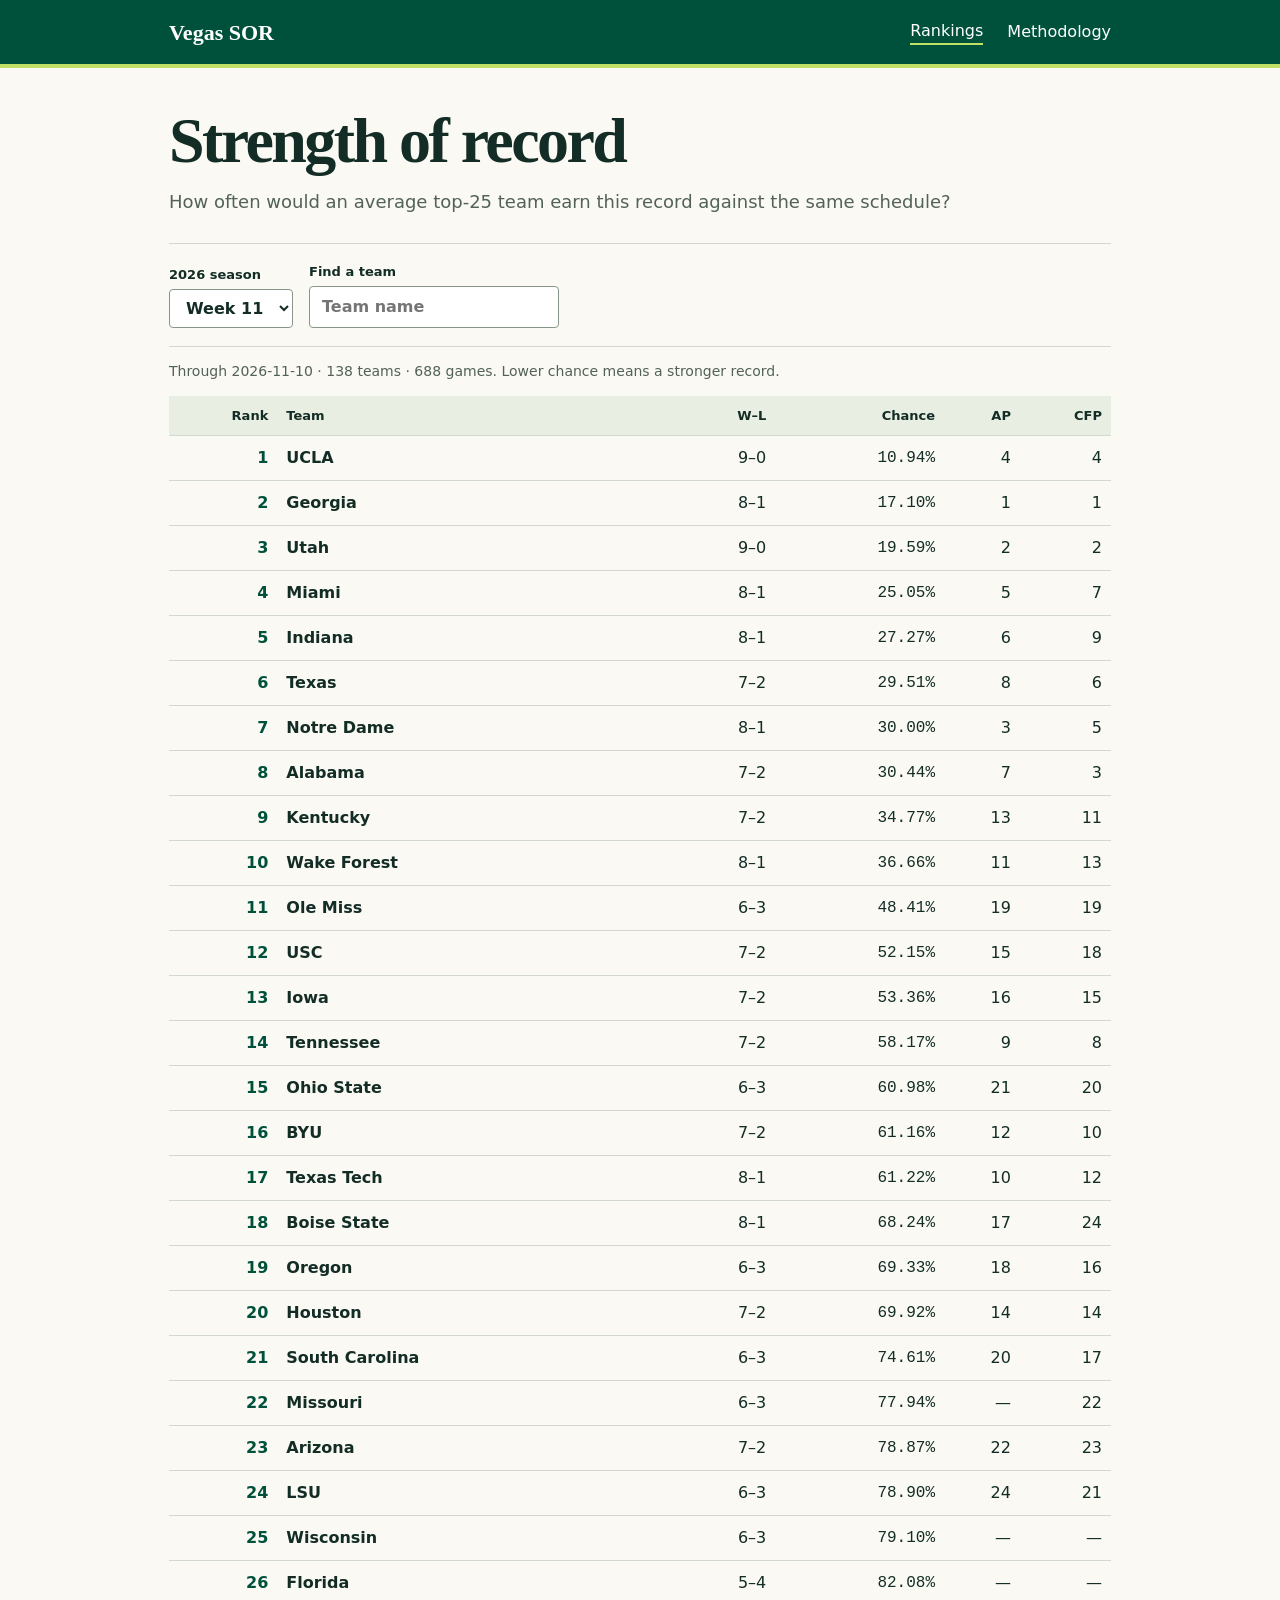
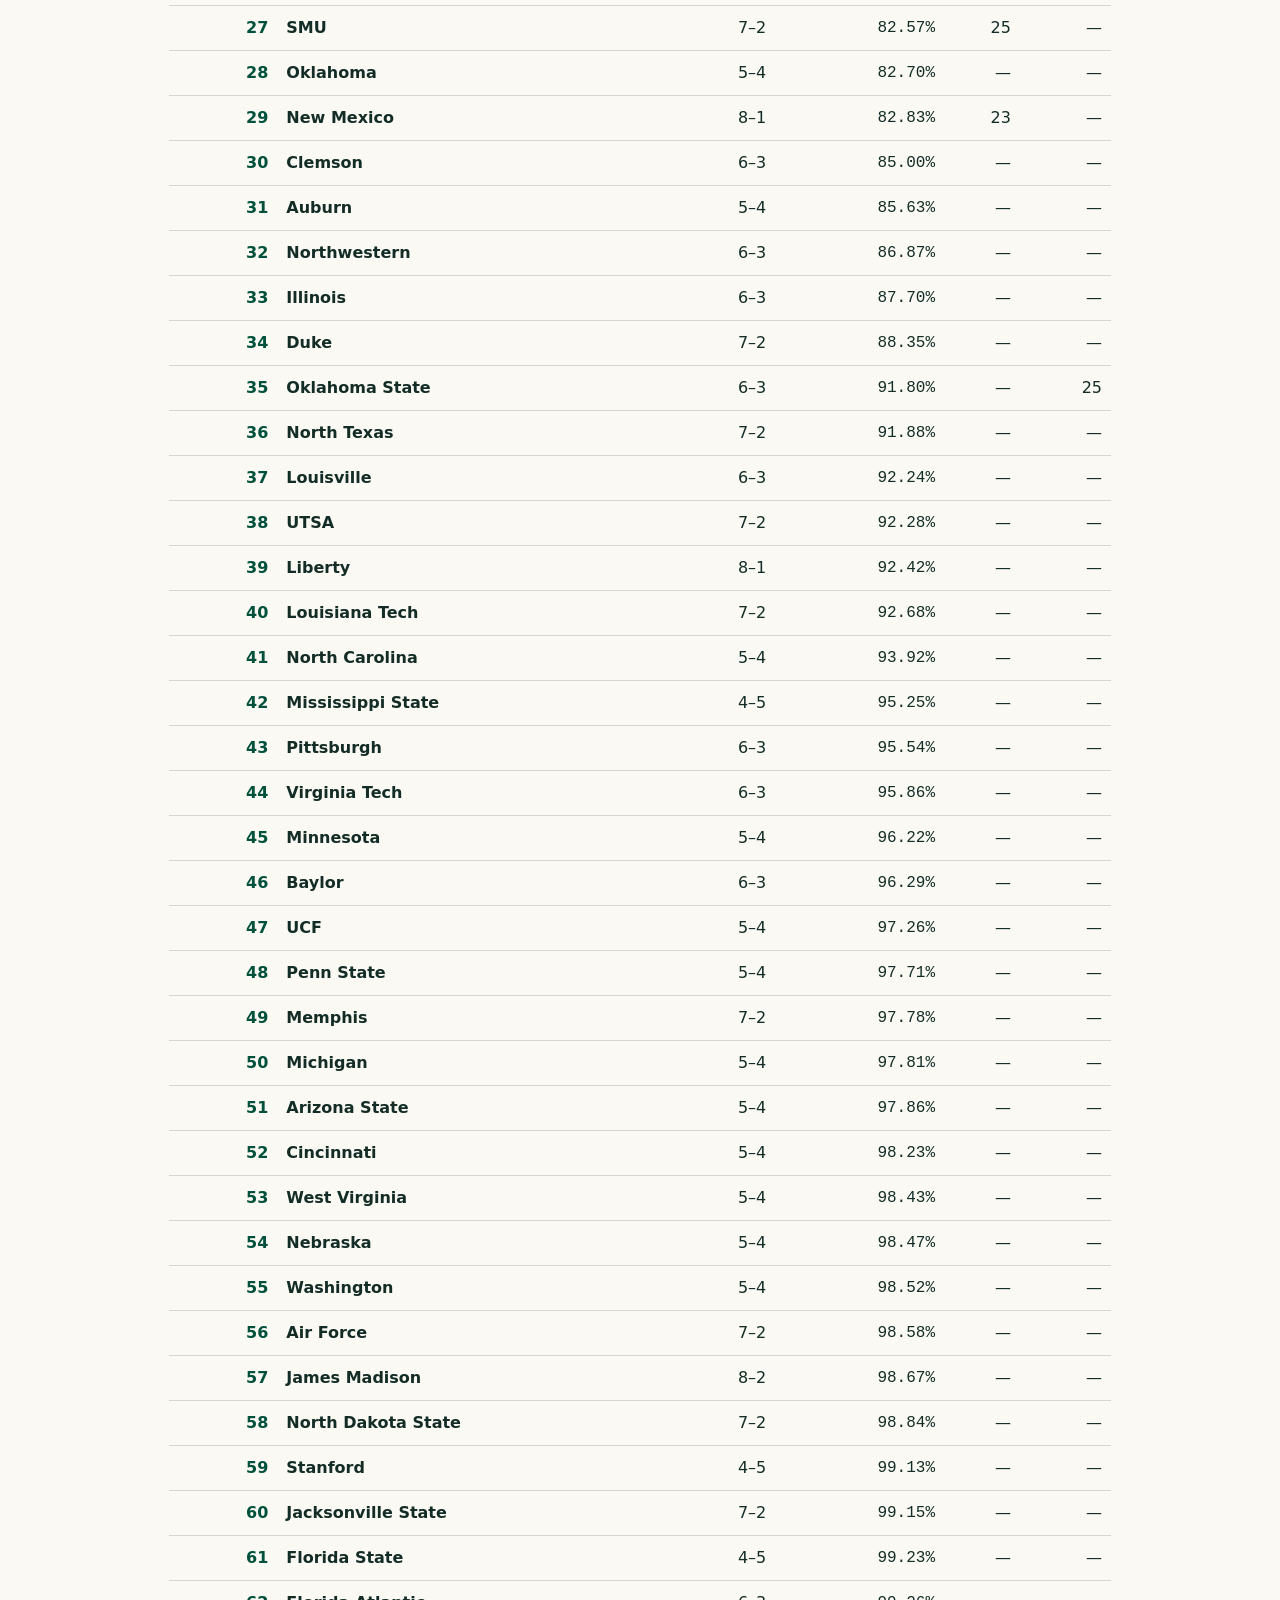
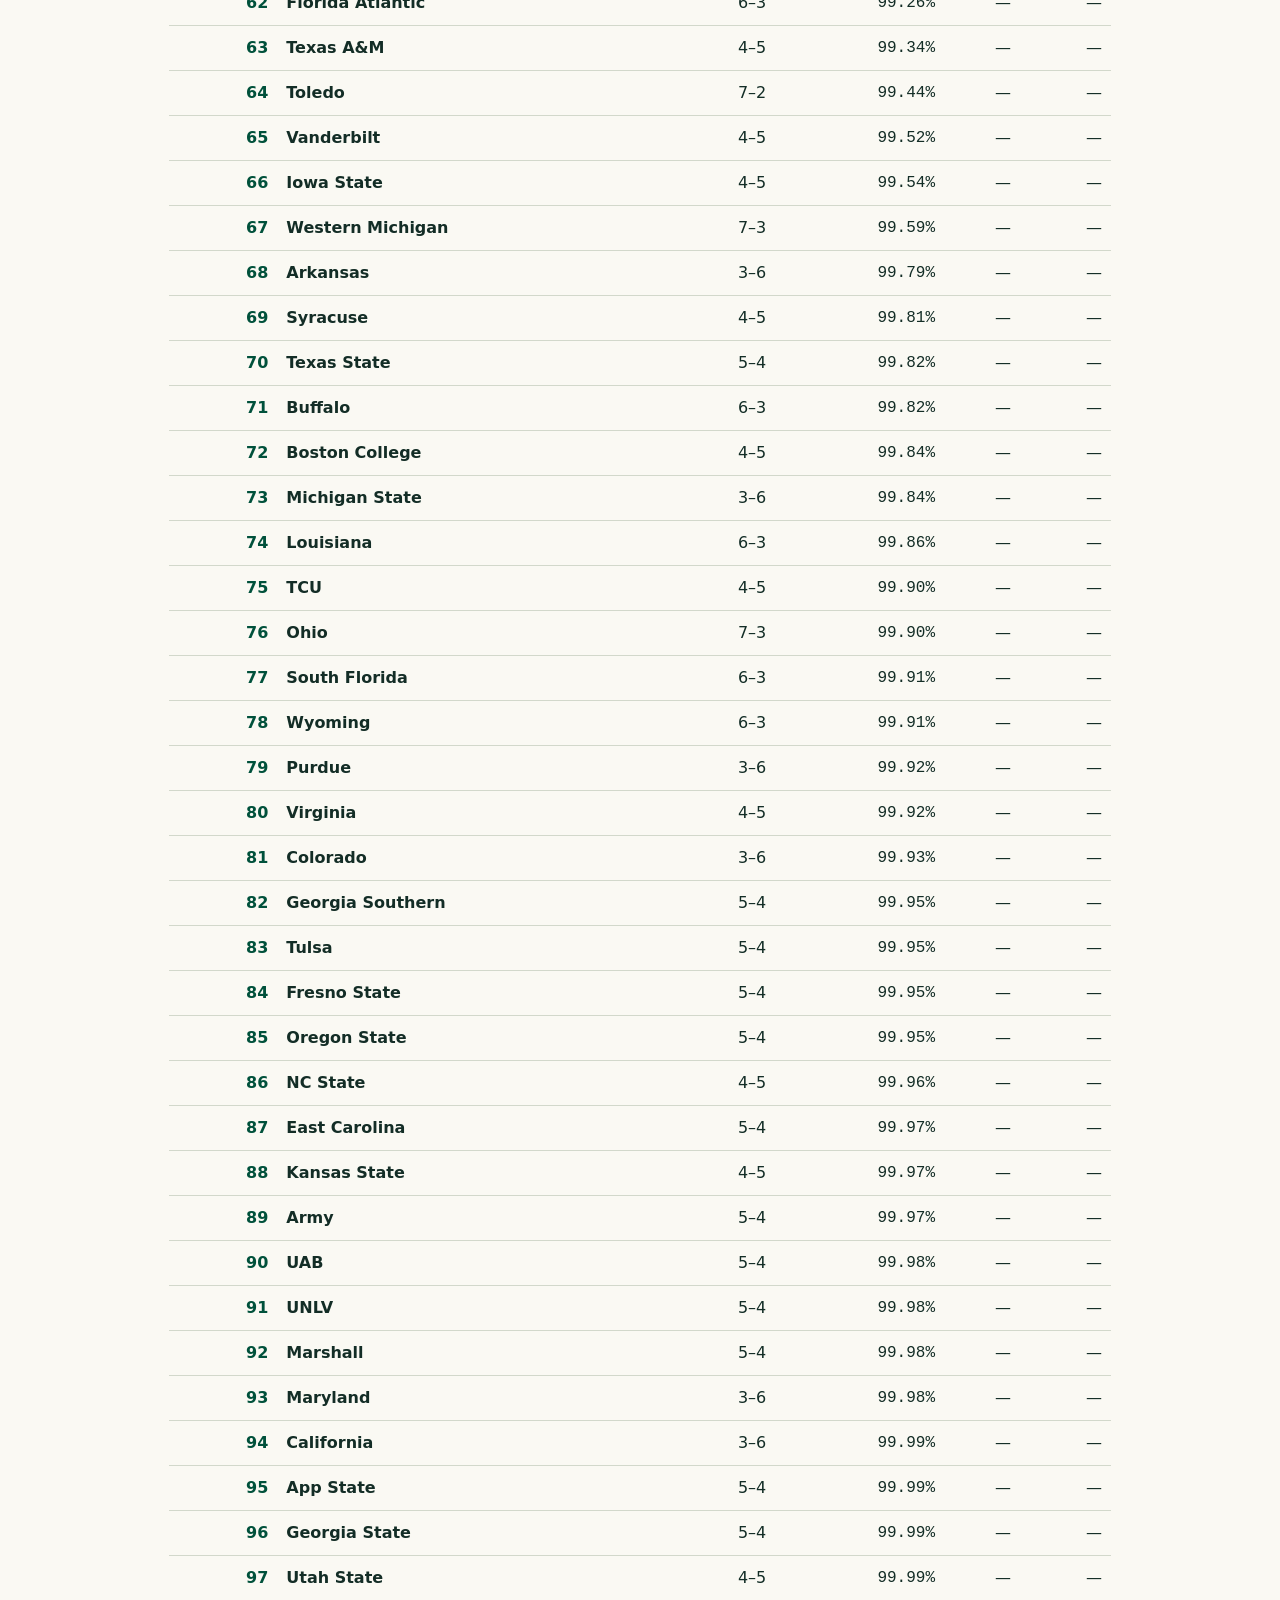
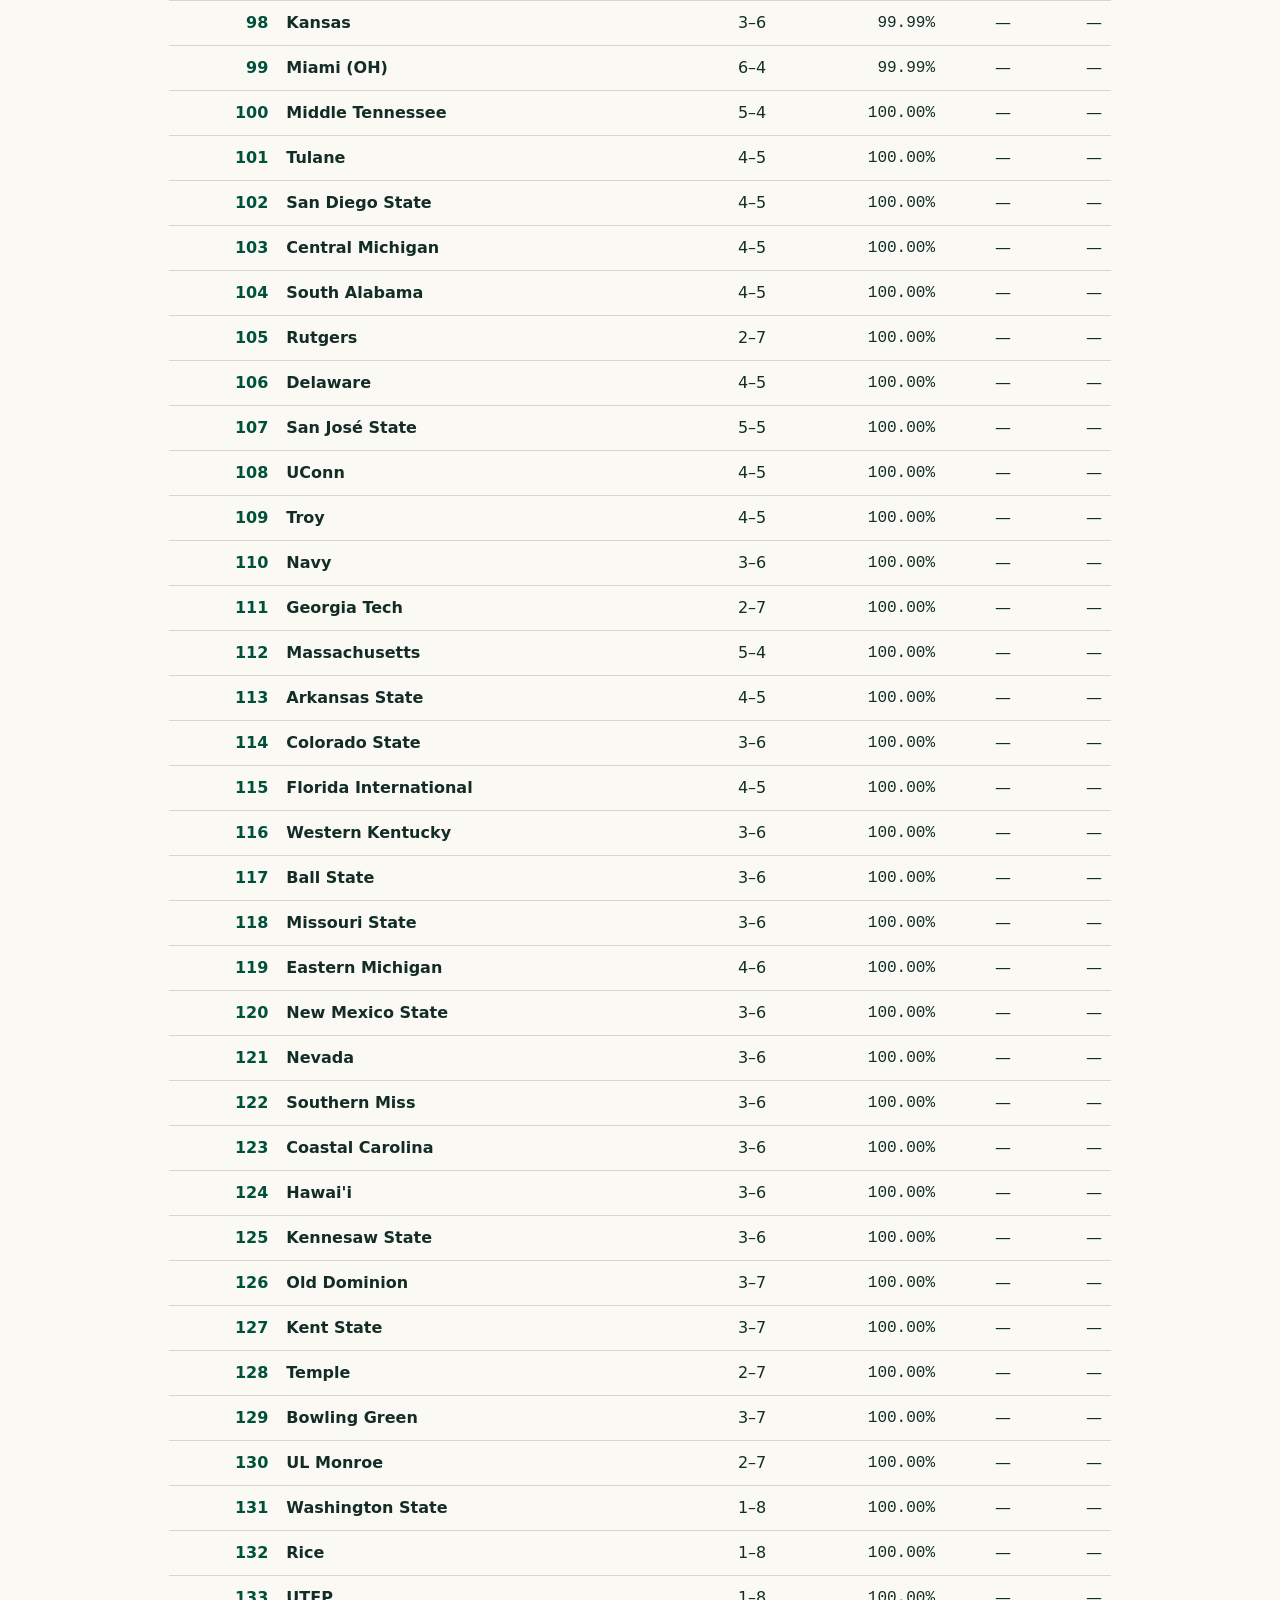
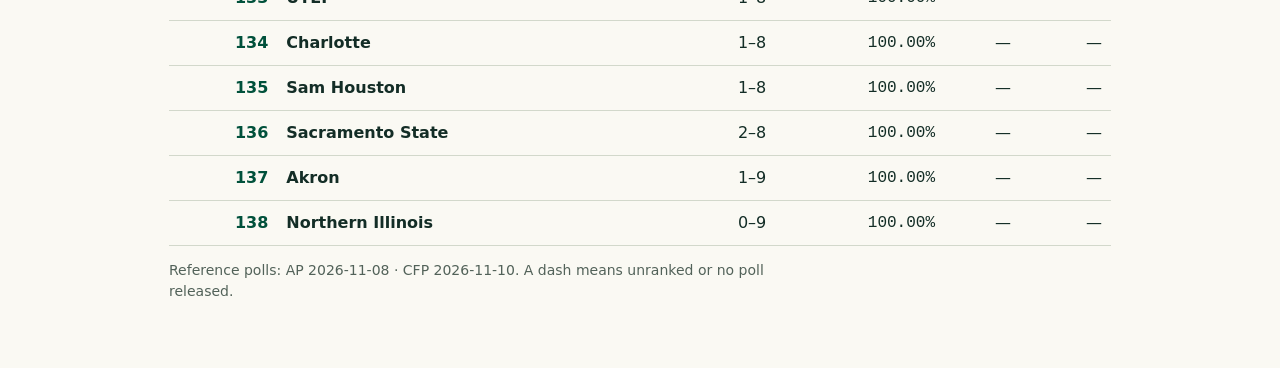
==== index.html @ 16d1b8d3 "Serve the verified static rankings from the Pages publishing branch" ====
<!doctype html><html lang="en"><meta charset="utf-8"><meta name="viewport" content="width=device-width, initial-scale=1"><title>2026 rankings · Vegas SOR</title><link rel="stylesheet" href="style.css"><header><nav><strong>Vegas SOR</strong><a aria-current="page" href="./">Rankings</a><a href="methodology.html">Methodology</a></nav></header><main><h1>Strength of record</h1><p class="lead">How often would an average top-25 team earn this record against the same schedule?</p><div class="controls"><label>2026 season<select id="week"></select></label><label>Find a team<input type="search" id="search" placeholder="Team name"></label></div><p id="summary"></p><table><thead><tr><th scope="col">Rank</th><th scope="col">Team</th><th scope="col">W–L</th><th scope="col" title="Chance of matching or beating the record. Lower is stronger.">Chance</th><th scope="col">AP</th><th scope="col">CFP</th></tr></thead><tbody id="rows"></tbody></table><p id="empty" hidden>No matching teams.</p><p id="polls"></p><noscript>Enable JavaScript to browse the weekly rankings.</noscript></main><script src="season.js"></script><script src="rankings.js"></script></html>
---- style.css ----
:root{--ink:#132d26;--paper:#faf9f3;--green:#00513b;--rule:#d2d8cb;--muted:#526259}*{box-sizing:border-box}body{margin:0;background:var(--paper);color:var(--ink);font:16px/1.5 'Inter',system-ui,sans-serif}header{background:var(--green);color:white;border-bottom:4px solid #c1df67}nav,main{max-width:990px;margin:auto;padding:0 24px}nav{min-height:64px;display:flex;align-items:center;gap:24px}nav strong{margin-right:auto;font-family:Georgia,serif;font-size:22px}nav a{color:white;text-decoration:none}nav a[aria-current]{border-bottom:2px solid #c1df67}main{padding-top:38px;padding-bottom:52px}h1,h2{font-family:Georgia,serif;line-height:1.1;letter-spacing:-.04em}h1{font-size:clamp(38px,6vw,64px);margin:0 0 12px}h2{font-size:30px;margin:34px 0 12px}p{max-width:72ch}.lead{font-size:18px;color:var(--muted);margin:0 0 28px}.controls{display:flex;align-items:end;gap:16px;flex-wrap:wrap;padding:18px 0;border-block:1px solid var(--rule)}label{display:grid;gap:4px;font-weight:650;font-size:13px}input,select{font:inherit;font-size:16px;padding:8px 12px;background:#fff;color:var(--ink);border:1px solid #86978a;border-radius:4px}#summary,#polls{font-size:14px;color:var(--muted)}table{width:100%;border-collapse:collapse;font-variant-numeric:tabular-nums}td,th{padding:10px 9px;text-align:right;border-bottom:1px solid var(--rule)}th{background:#e8eee1;font-size:13px}td:nth-child(2),th:nth-child(2){text-align:left}td:nth-child(2){font-weight:650}td:first-child{font-weight:700;color:var(--green)}td:nth-child(4){font-family:ui-monospace,monospace}tbody tr:hover{background:#eff3e9}article{max-width:780px}article p,article li{line-height:1.7}article a{color:var(--green)}code{overflow-wrap:anywhere}#empty{padding:18px}.formula{background:#e8eee1;padding:14px 18px;font-family:ui-monospace,monospace}@media(max-width:600px){main,nav{padding-left:12px;padding-right:12px}nav{gap:12px;font-size:14px}nav strong{font-size:18px}th,td{padding:9px 4px;font-size:13px}td:nth-child(2){max-width:108px}.controls{gap:8px}input{width:155px}}
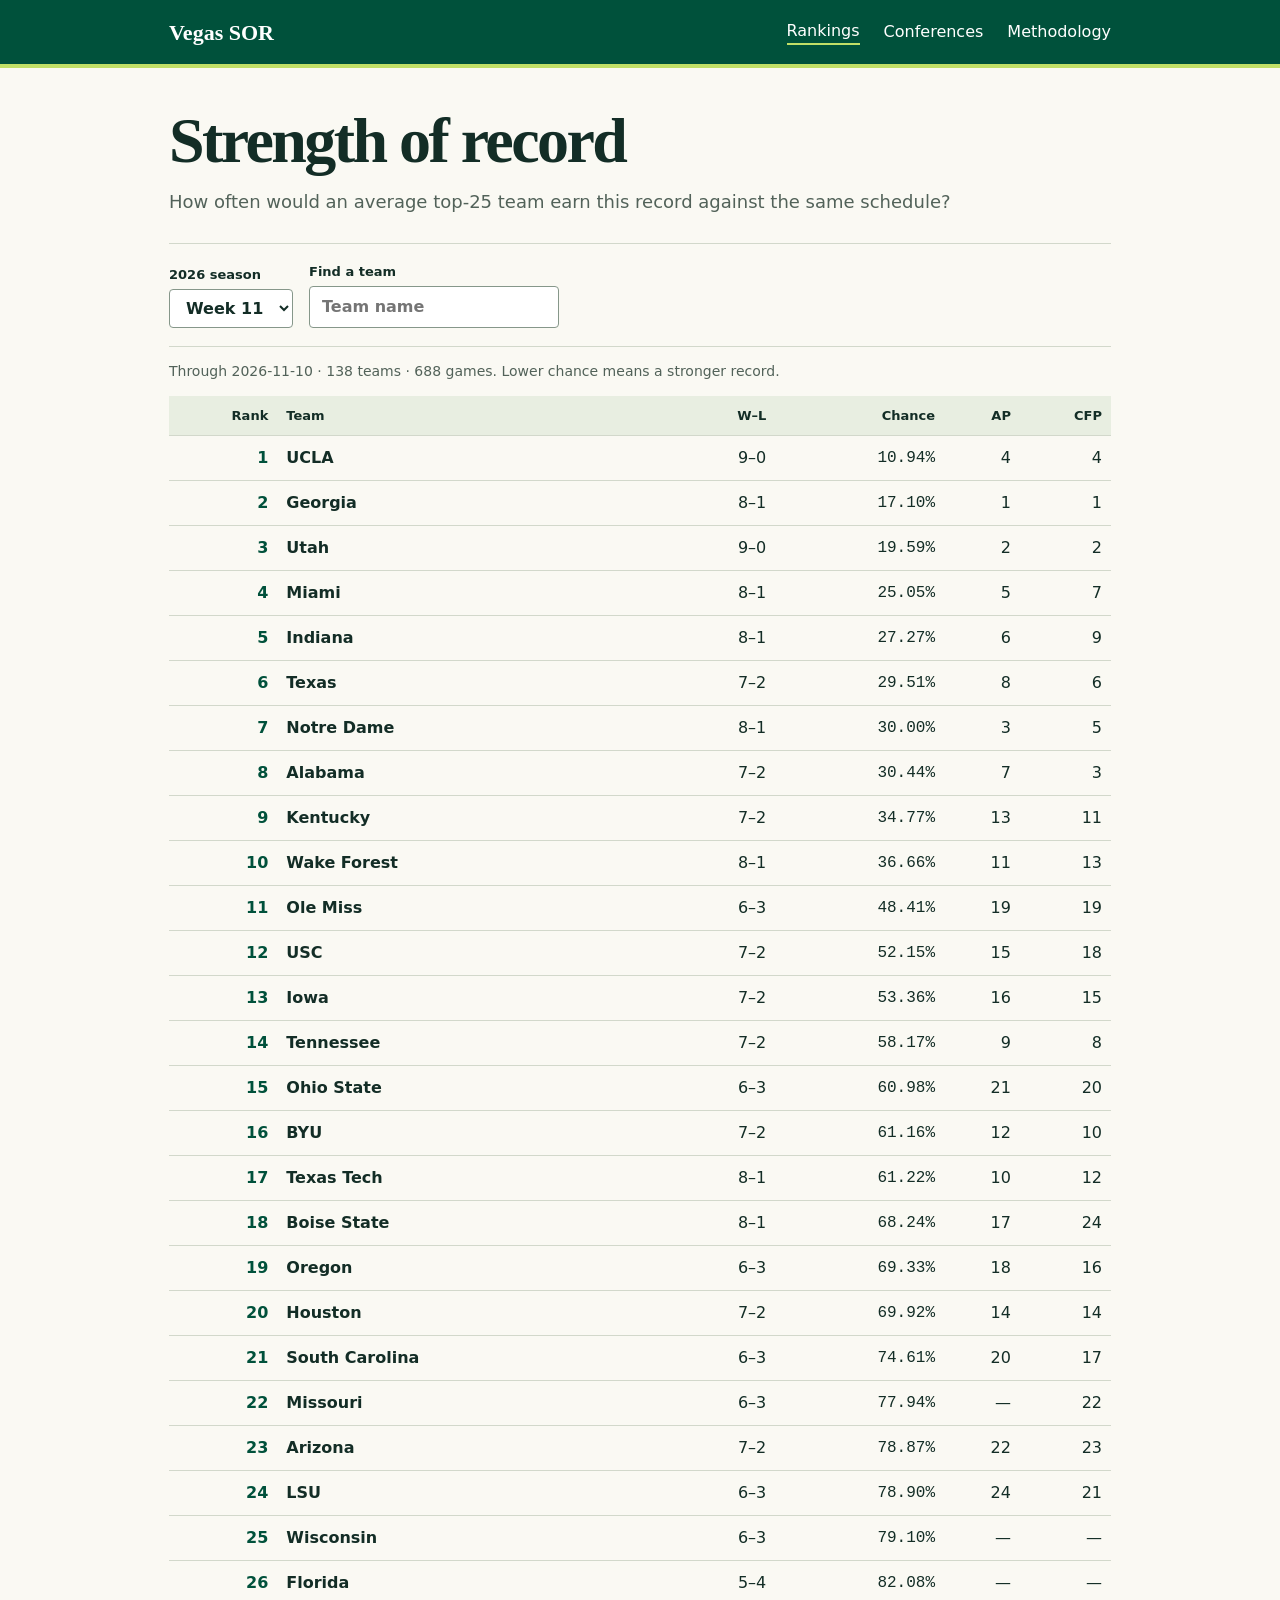
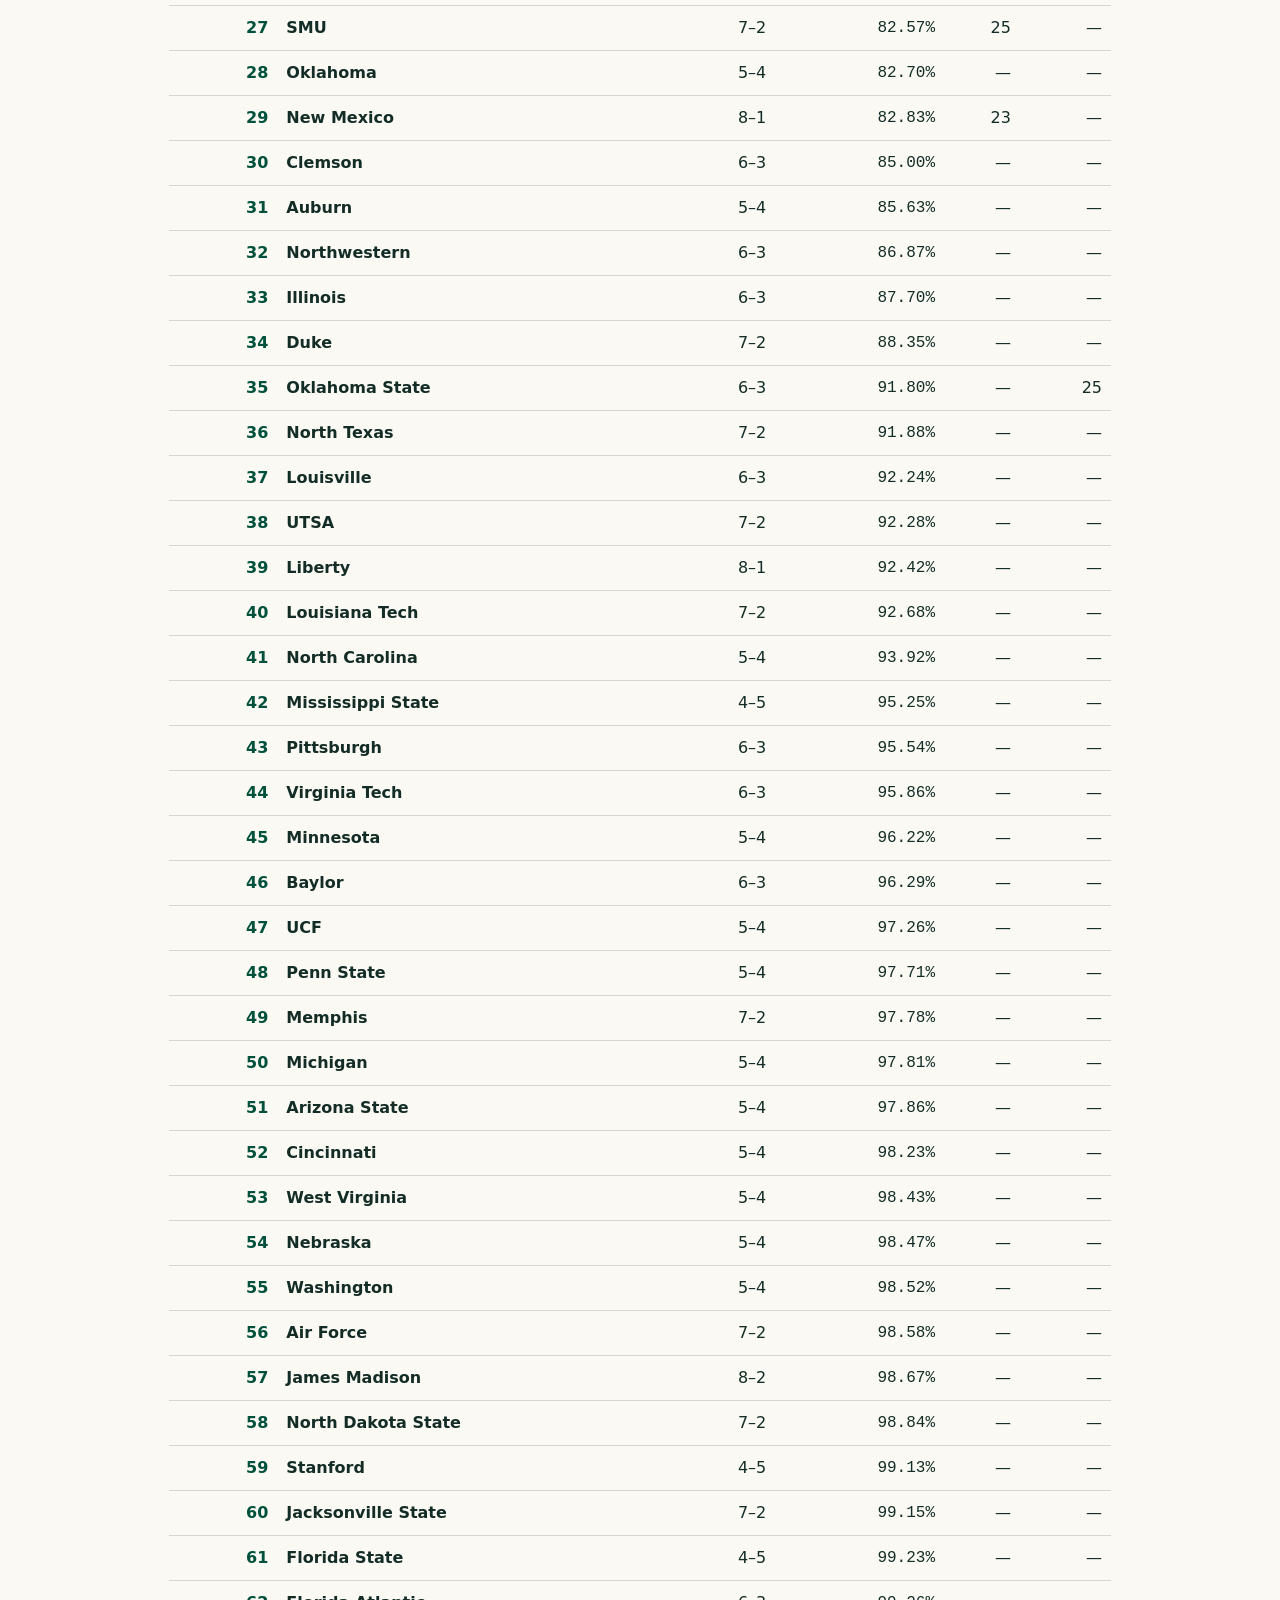
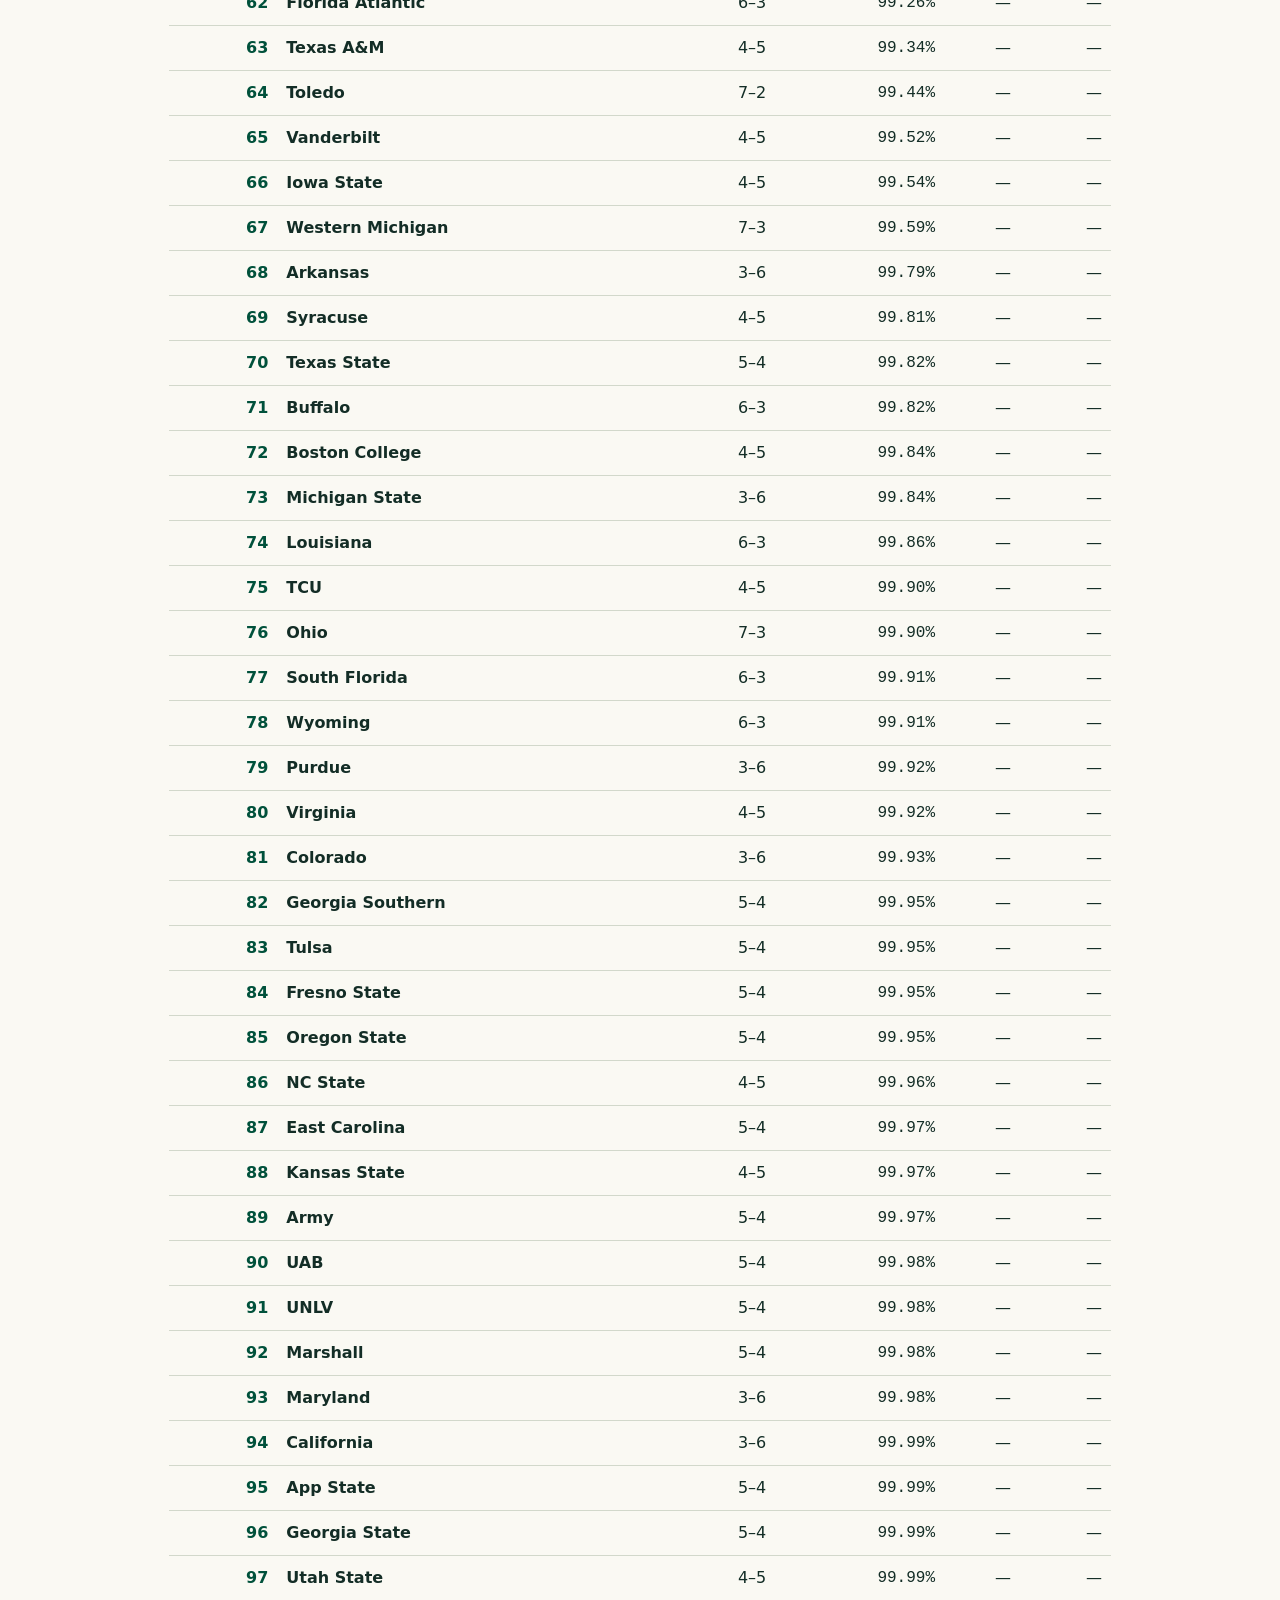
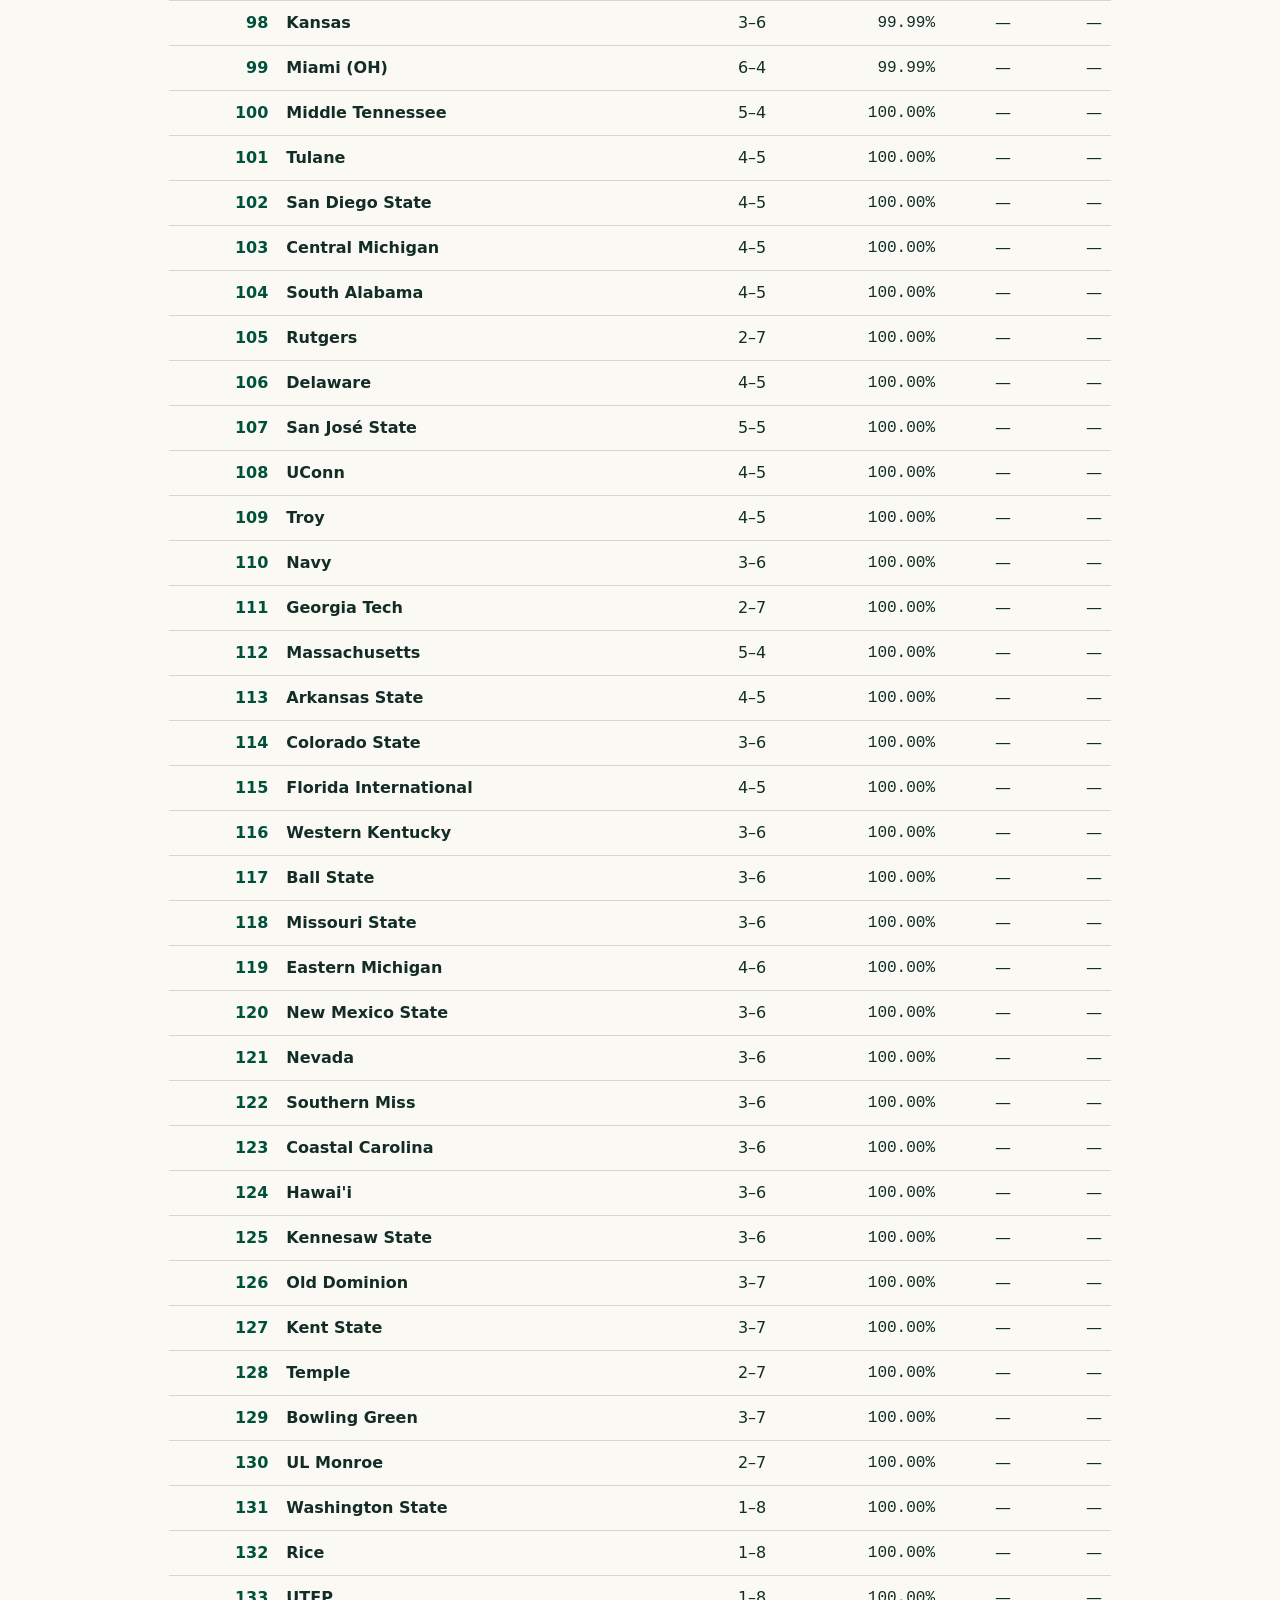
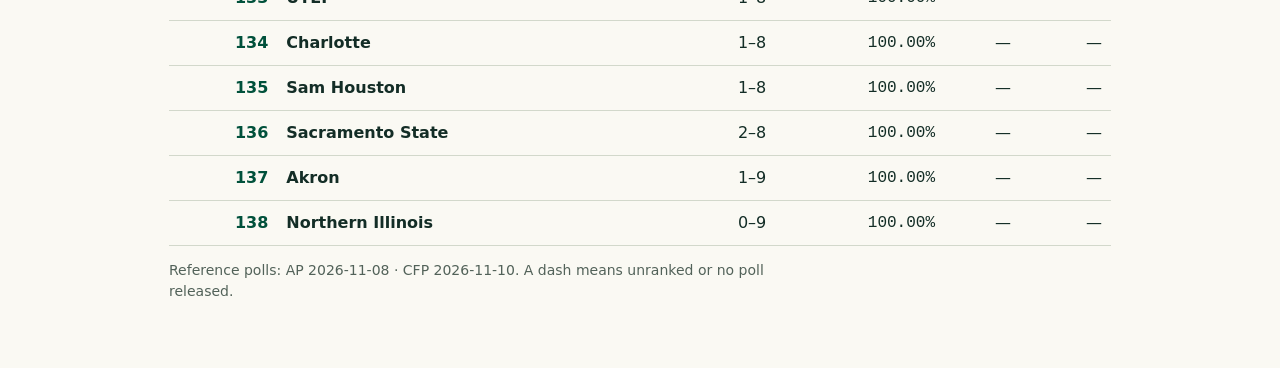
==== commit 43421eb2: "Update weekly market rankings" ====
--- a/index.html
+++ b/index.html
@@ -1 +1 @@
-<!doctype html><html lang="en"><meta charset="utf-8"><meta name="viewport" content="width=device-width, initial-scale=1"><title>2026 rankings · Vegas SOR</title><link rel="stylesheet" href="style.css"><header><nav><strong>Vegas SOR</strong><a aria-current="page" href="./">Rankings</a><a href="methodology.html">Methodology</a></nav></header><main><h1>Strength of record</h1><p class="lead">How often would an average top-25 team earn this record against the same schedule?</p><div class="controls"><label>2026 season<select id="week"></select></label><label>Find a team<input type="search" id="search" placeholder="Team name"></label></div><p id="summary"></p><table><thead><tr><th scope="col">Rank</th><th scope="col">Team</th><th scope="col">W–L</th><th scope="col" title="Chance of matching or beating the record. Lower is stronger.">Chance</th><th scope="col">AP</th><th scope="col">CFP</th></tr></thead><tbody id="rows"></tbody></table><p id="empty" hidden>No matching teams.</p><p id="polls"></p><noscript>Enable JavaScript to browse the weekly rankings.</noscript></main><script src="season.js"></script><script src="rankings.js"></script></html>
+<!doctype html><html lang="en"><meta charset="utf-8"><meta name="viewport" content="width=device-width, initial-scale=1"><title>2026 rankings · Vegas SOR</title><link rel="stylesheet" href="style.css"><header><nav><strong>Vegas SOR</strong><a aria-current="page" href="./">Rankings</a><a href="conferences.html">Conferences</a><a href="methodology.html">Methodology</a></nav></header><main><h1>Strength of record</h1><p class="lead">How often would an average top-25 team earn this record against the same schedule?</p><div class="controls"><label>2026 season<select id="week"></select></label><label>Find a team<input type="search" id="search" placeholder="Team name"></label></div><p id="summary"></p><table><thead><tr><th scope="col">Rank</th><th scope="col">Team</th><th scope="col">W–L</th><th scope="col" title="Chance of matching or beating the record. Lower is stronger.">Chance</th><th scope="col">AP</th><th scope="col">CFP</th></tr></thead><tbody id="rows"></tbody></table><p id="empty" hidden>No matching teams.</p><p id="polls"></p><noscript>Enable JavaScript to browse the weekly rankings.</noscript></main><script src="season.js"></script><script src="rankings.js"></script></html>
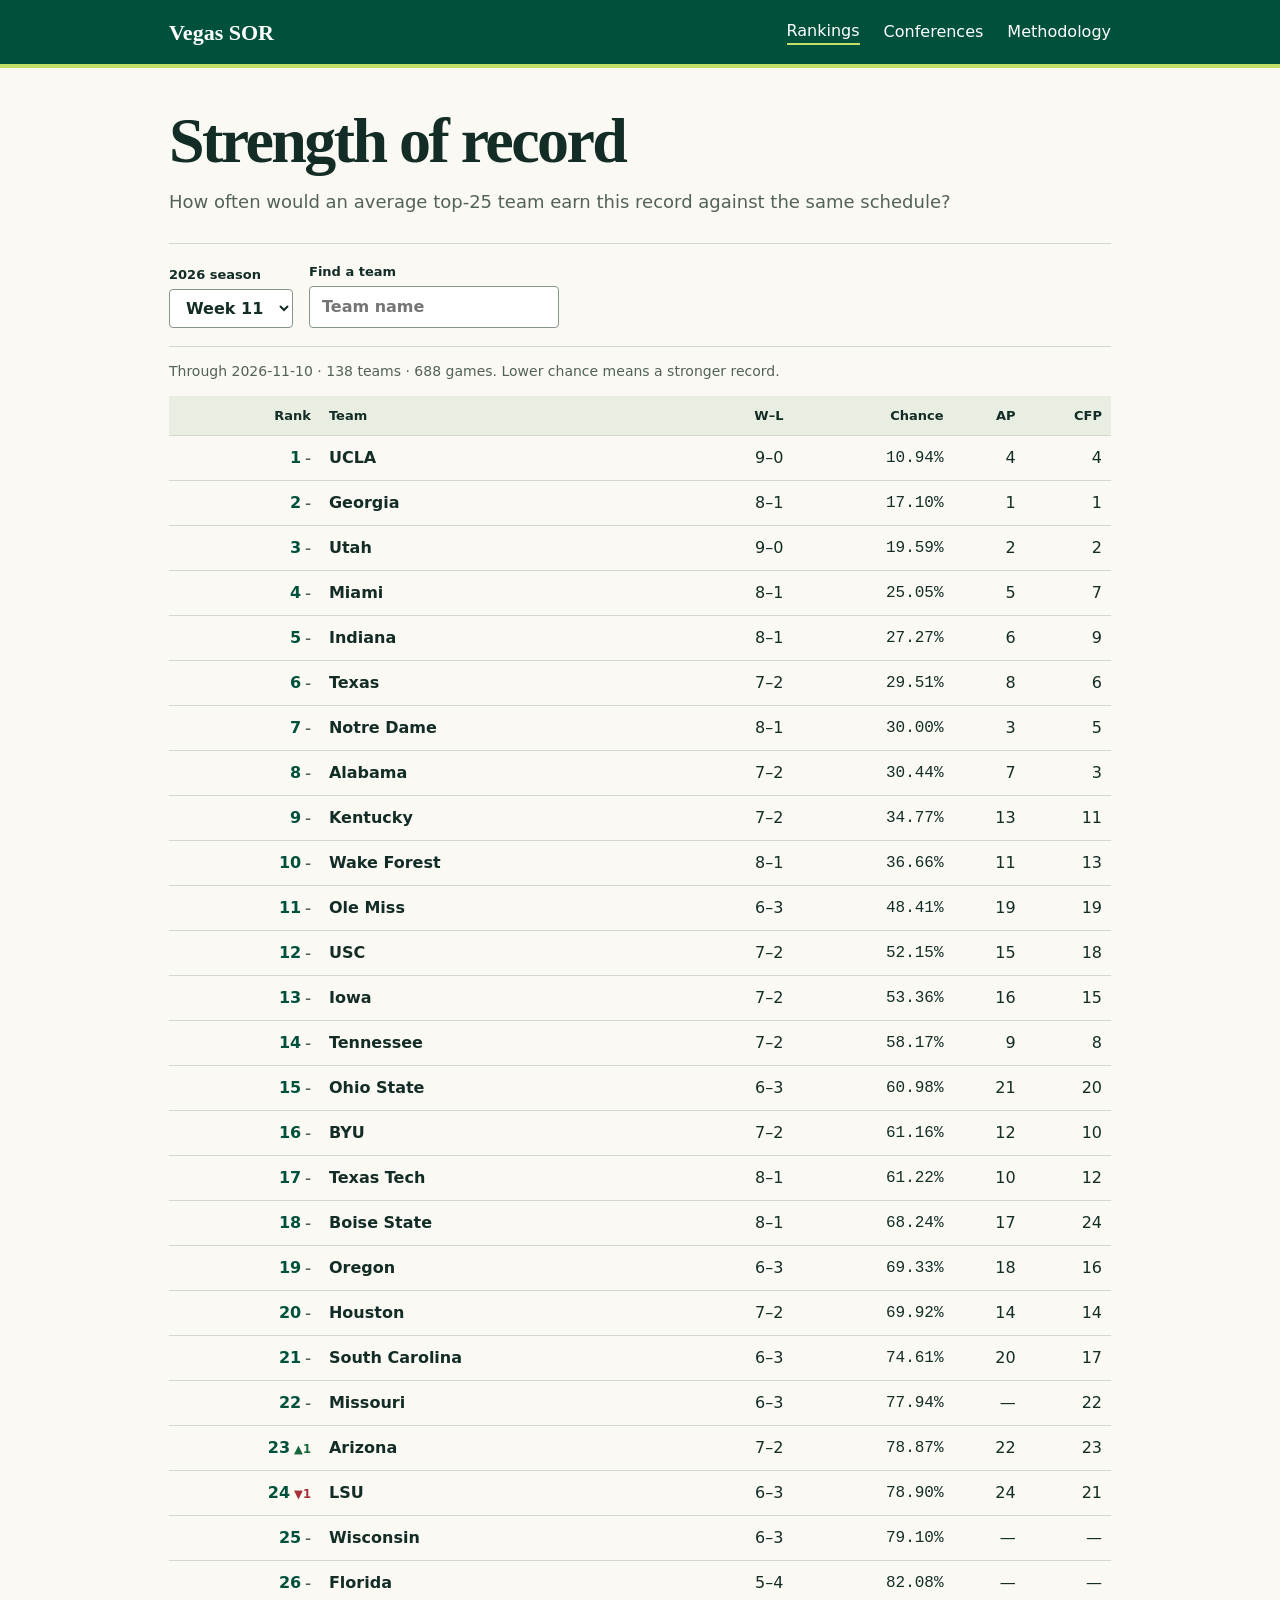
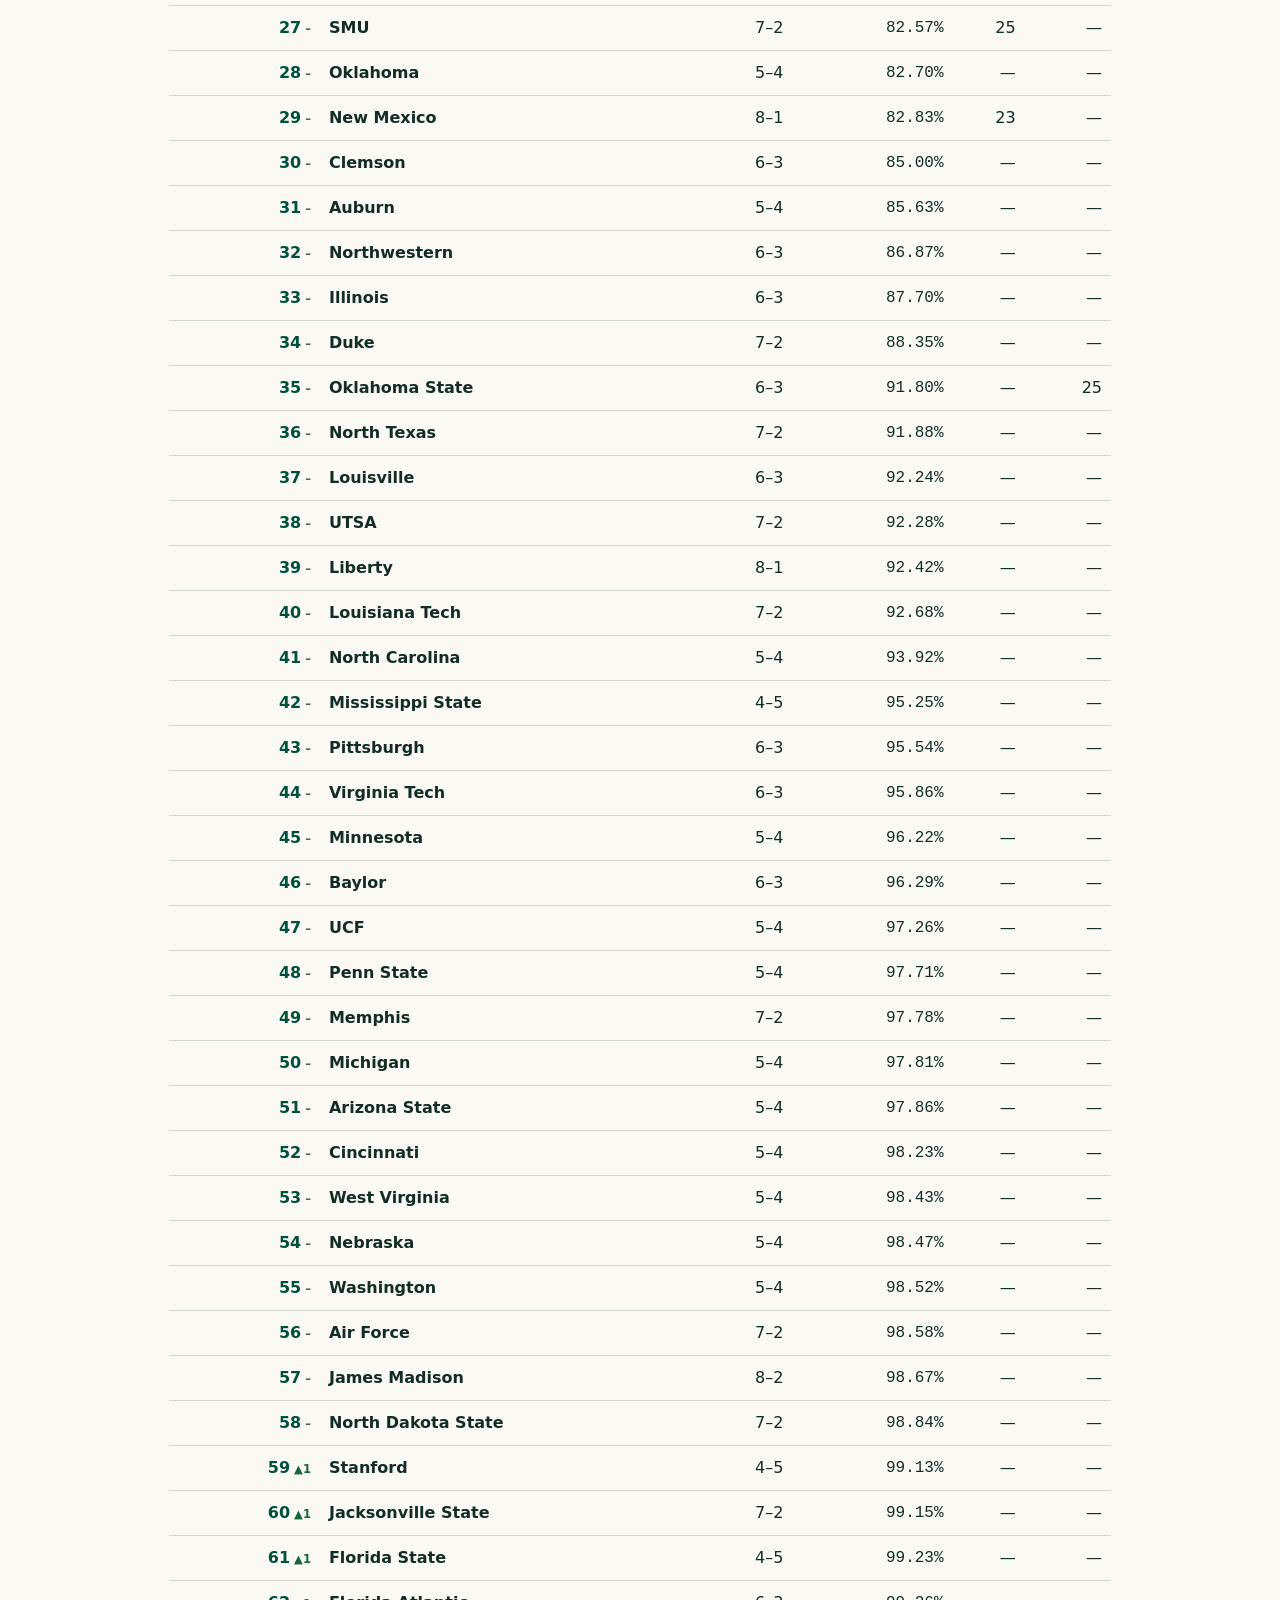
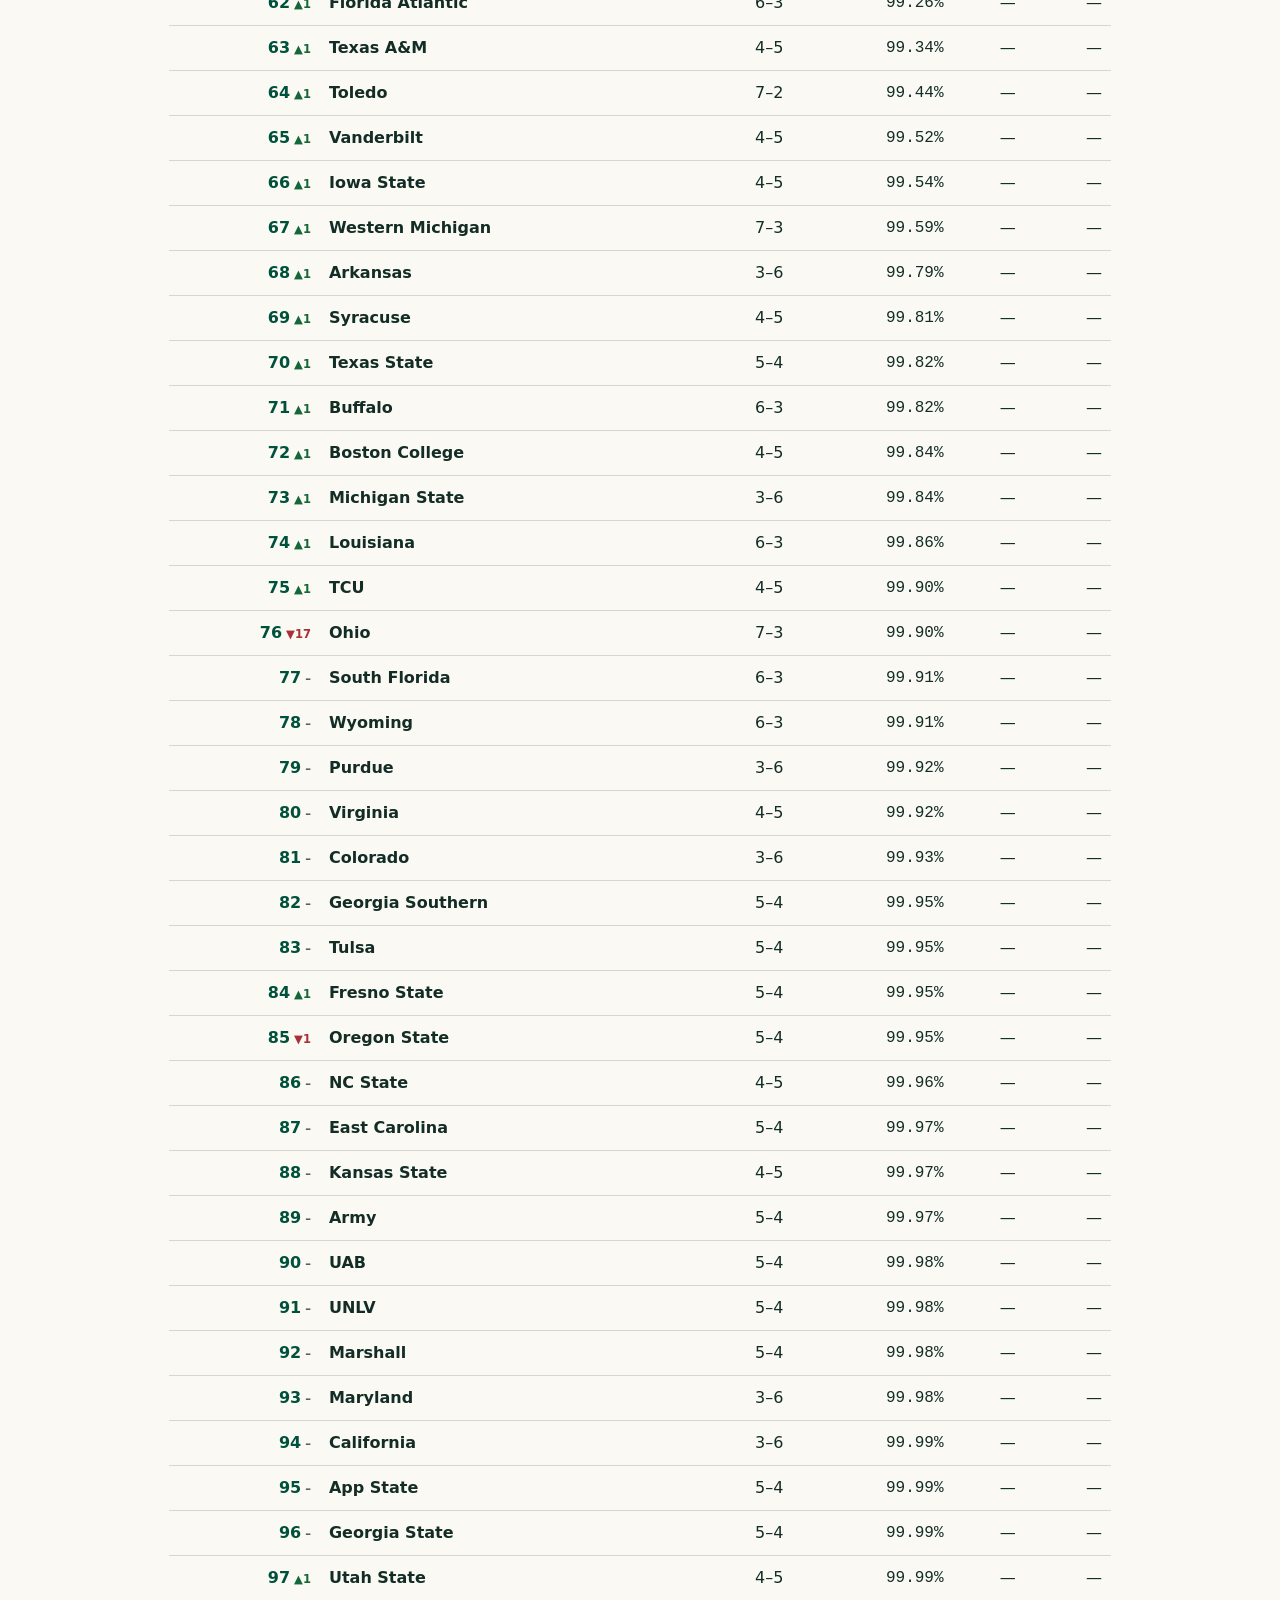
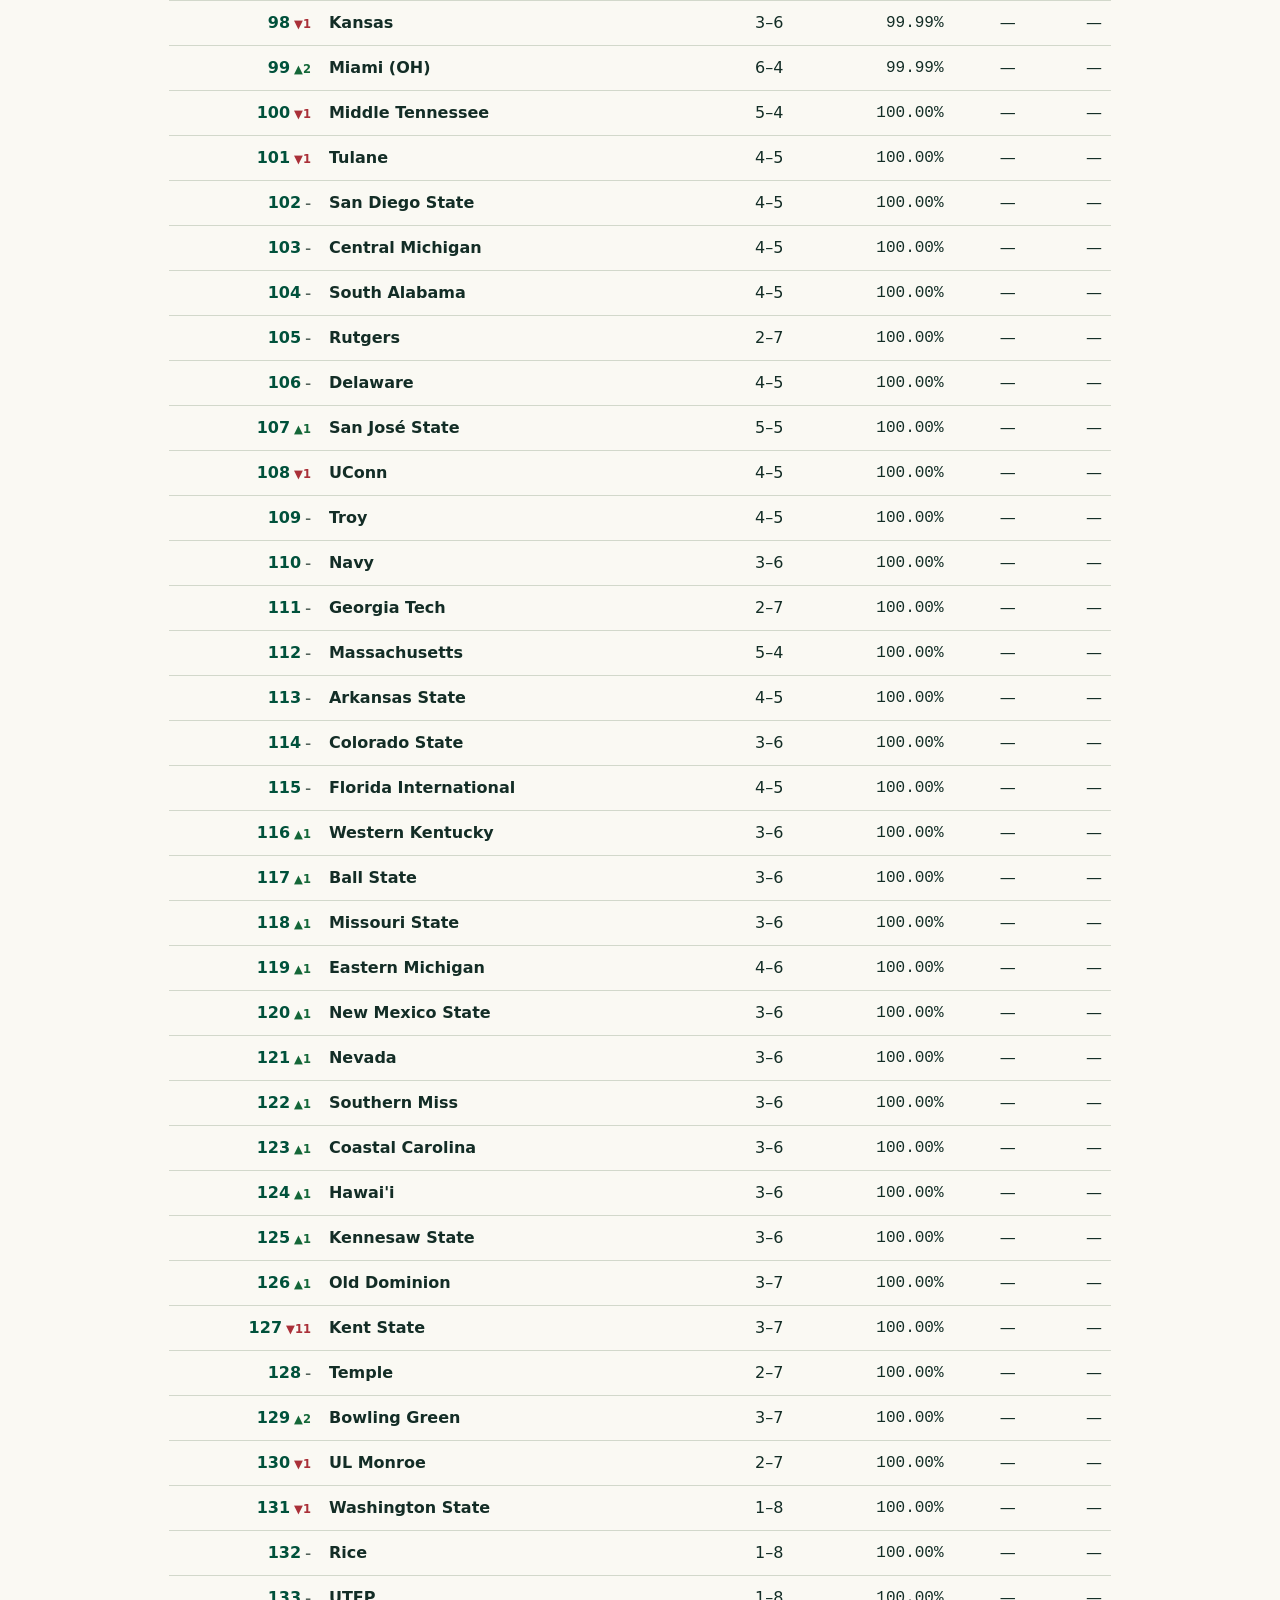
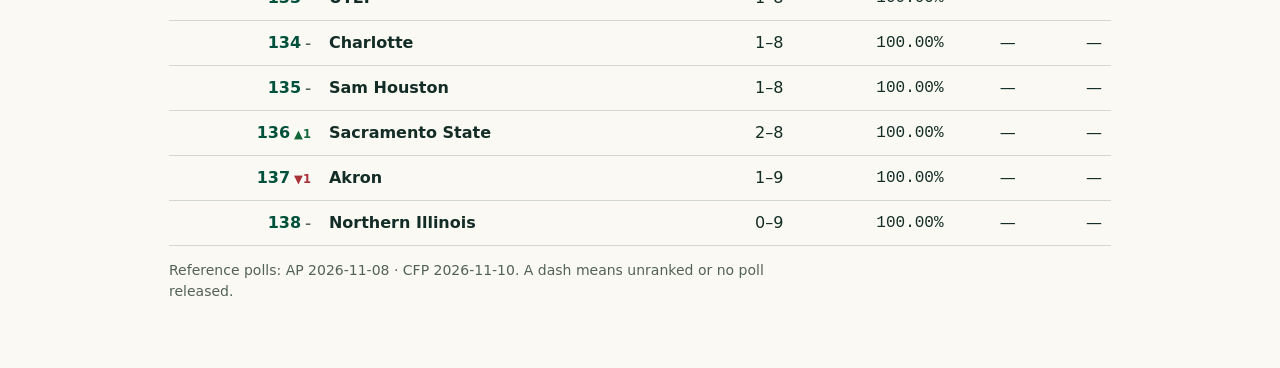
==== commit 46663bde: "Update weekly market rankings" ====
--- a/index.html
+++ b/index.html
@@ -1 +1 @@
-<!doctype html><html lang="en"><meta charset="utf-8"><meta name="viewport" content="width=device-width, initial-scale=1"><title>2026 rankings · Vegas SOR</title><link rel="stylesheet" href="style.css"><header><nav><strong>Vegas SOR</strong><a aria-current="page" href="./">Rankings</a><a href="conferences.html">Conferences</a><a href="methodology.html">Methodology</a></nav></header><main><h1>Strength of record</h1><p class="lead">How often would an average top-25 team earn this record against the same schedule?</p><div class="controls"><label>2026 season<select id="week"></select></label><label>Find a team<input type="search" id="search" placeholder="Team name"></label></div><p id="summary"></p><table><thead><tr><th scope="col">Rank</th><th scope="col">Team</th><th scope="col">W–L</th><th scope="col" title="Chance of matching or beating the record. Lower is stronger.">Chance</th><th scope="col">AP</th><th scope="col">CFP</th></tr></thead><tbody id="rows"></tbody></table><p id="empty" hidden>No matching teams.</p><p id="polls"></p><noscript>Enable JavaScript to browse the weekly rankings.</noscript></main><script src="season.js"></script><script src="rankings.js"></script></html>
+<!doctype html><html lang="en"><meta charset="utf-8"><meta name="viewport" content="width=device-width, initial-scale=1"><title>2026 rankings · Vegas SOR</title><link rel="stylesheet" href="style.css"><header><nav><strong>Vegas SOR</strong><a aria-current="page" href="./">Rankings</a><a href="conferences.html">Conferences</a><a href="methodology.html">Methodology</a></nav></header><main><h1>Strength of record</h1><p class="lead">How often would an average top-25 team earn this record against the same schedule?</p><div class="controls"><label>2026 season<select id="week"></select></label><label>Find a team<input type="search" id="search" placeholder="Team name"></label></div><p id="summary"></p><table><thead><tr><th scope="col">Rank</th><th scope="col">Team</th><th scope="col">W–L</th><th scope="col" title="Chance of matching or beating the record. Lower is stronger.">Chance</th><th scope="col">AP</th><th scope="col">CFP</th></tr></thead><tbody id="rows"></tbody></table><p id="empty" hidden>No matching teams.</p><p id="polls"></p><noscript>Enable JavaScript to browse the weekly rankings.</noscript></main><script src="season.js"></script><script src="rank-movement.js"></script><script src="rankings.js"></script></html>
--- a/style.css
+++ b/style.css
@@ -1 +1,2 @@
 :root{--ink:#132d26;--paper:#faf9f3;--green:#00513b;--rule:#d2d8cb;--muted:#526259}*{box-sizing:border-box}body{margin:0;background:var(--paper);color:var(--ink);font:16px/1.5 'Inter',system-ui,sans-serif}header{background:var(--green);color:white;border-bottom:4px solid #c1df67}nav,main{max-width:990px;margin:auto;padding:0 24px}nav{min-height:64px;display:flex;align-items:center;gap:24px}nav strong{margin-right:auto;font-family:Georgia,serif;font-size:22px}nav a{color:white;text-decoration:none}nav a[aria-current]{border-bottom:2px solid #c1df67}main{padding-top:38px;padding-bottom:52px}h1,h2{font-family:Georgia,serif;line-height:1.1;letter-spacing:-.04em}h1{font-size:clamp(38px,6vw,64px);margin:0 0 12px}h2{font-size:30px;margin:34px 0 12px}p{max-width:72ch}.lead{font-size:18px;color:var(--muted);margin:0 0 28px}.controls{display:flex;align-items:end;gap:16px;flex-wrap:wrap;padding:18px 0;border-block:1px solid var(--rule)}label{display:grid;gap:4px;font-weight:650;font-size:13px}input,select{font:inherit;font-size:16px;padding:8px 12px;background:#fff;color:var(--ink);border:1px solid #86978a;border-radius:4px}#summary,#polls{font-size:14px;color:var(--muted)}table{width:100%;border-collapse:collapse;font-variant-numeric:tabular-nums}td,th{padding:10px 9px;text-align:right;border-bottom:1px solid var(--rule)}th{background:#e8eee1;font-size:13px}td:nth-child(2),th:nth-child(2){text-align:left}td:nth-child(2){font-weight:650}td:first-child{font-weight:700;color:var(--green)}td:nth-child(4){font-family:ui-monospace,monospace}tbody tr:hover{background:#eff3e9}article{max-width:780px}article p,article li{line-height:1.7}article a{color:var(--green)}code{overflow-wrap:anywhere}#empty{padding:18px}.formula{background:#e8eee1;padding:14px 18px;font-family:ui-monospace,monospace}@media(max-width:600px){main,nav{padding-left:12px;padding-right:12px}nav{gap:12px;font-size:14px}nav strong{font-size:18px}th,td{padding:9px 4px;font-size:13px}td:nth-child(2){max-width:108px}.controls{gap:8px}input{width:155px}}
+.sor-rank{white-space:nowrap}.rank-change{margin-inline-start:.35em;font-size:.72em;font-weight:650;color:var(--muted)}.rank-change.up{color:#146738}.rank-change.down{color:#aa3038}
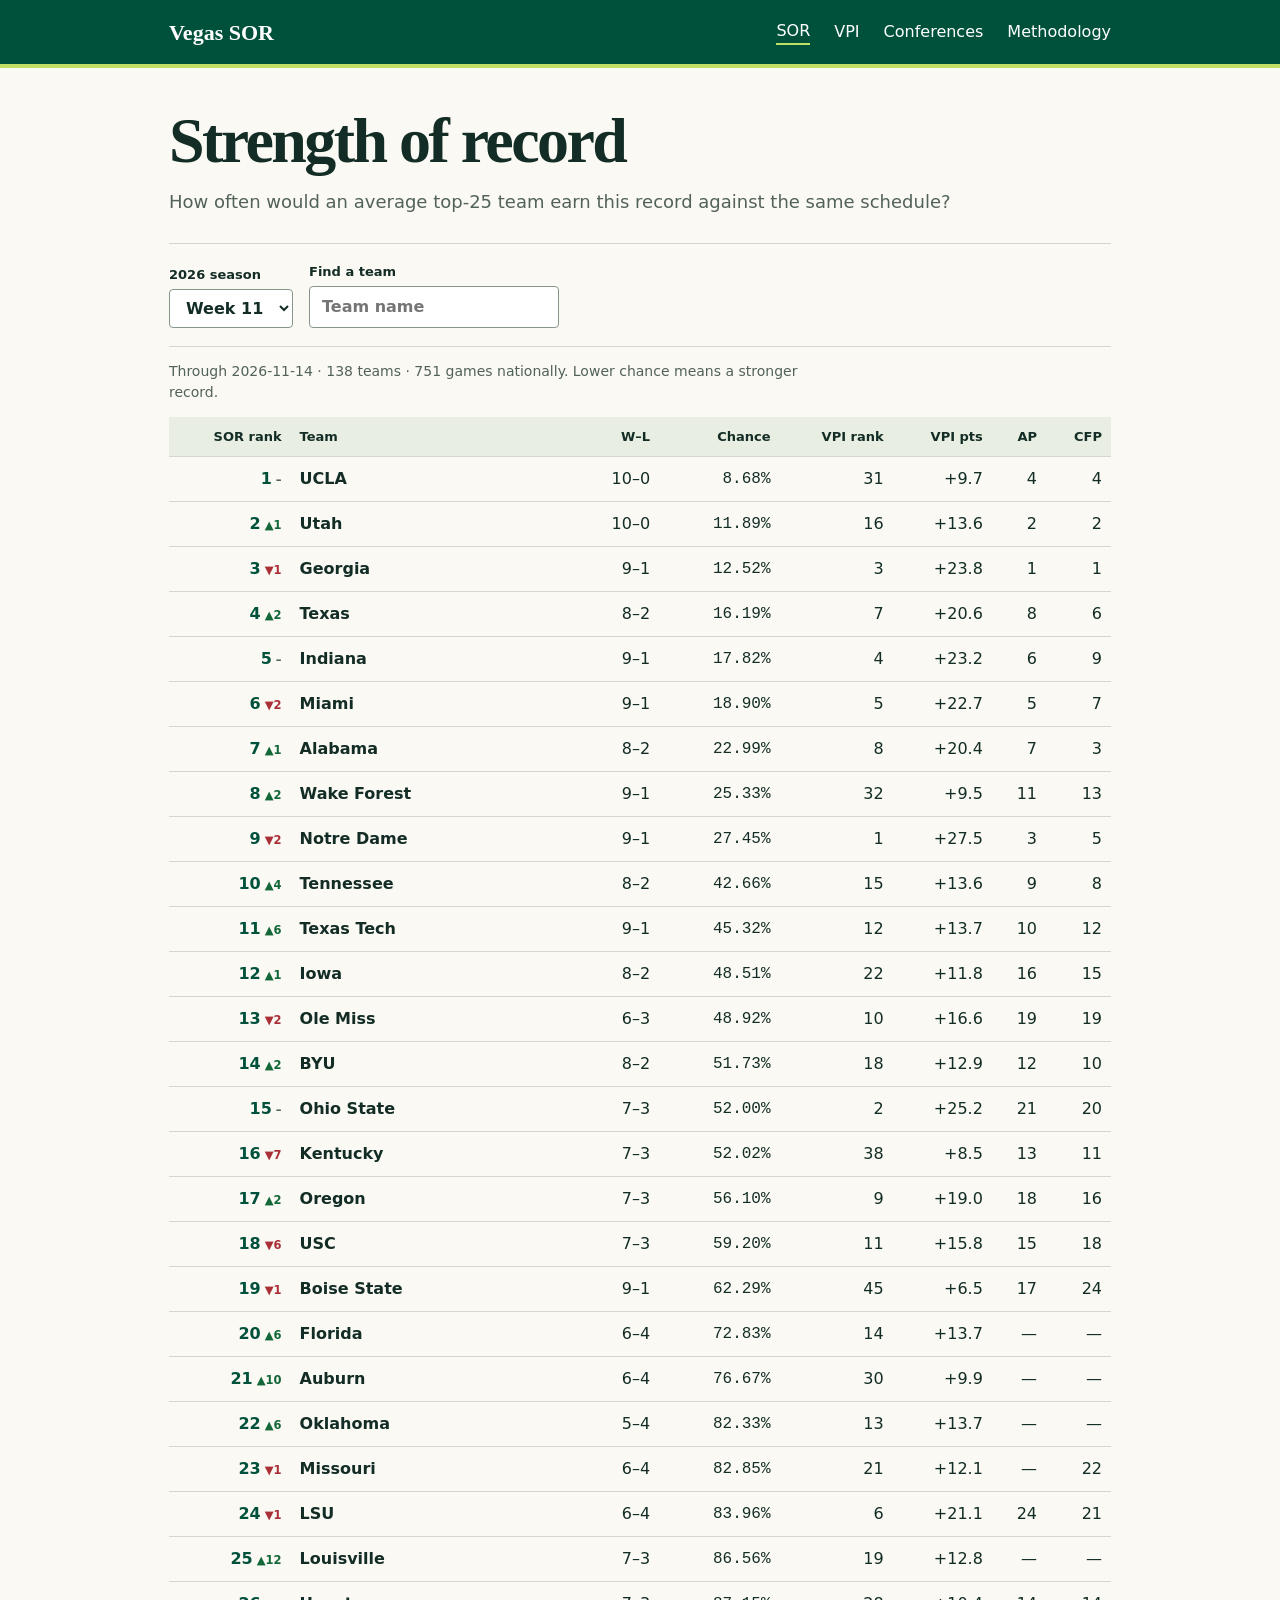
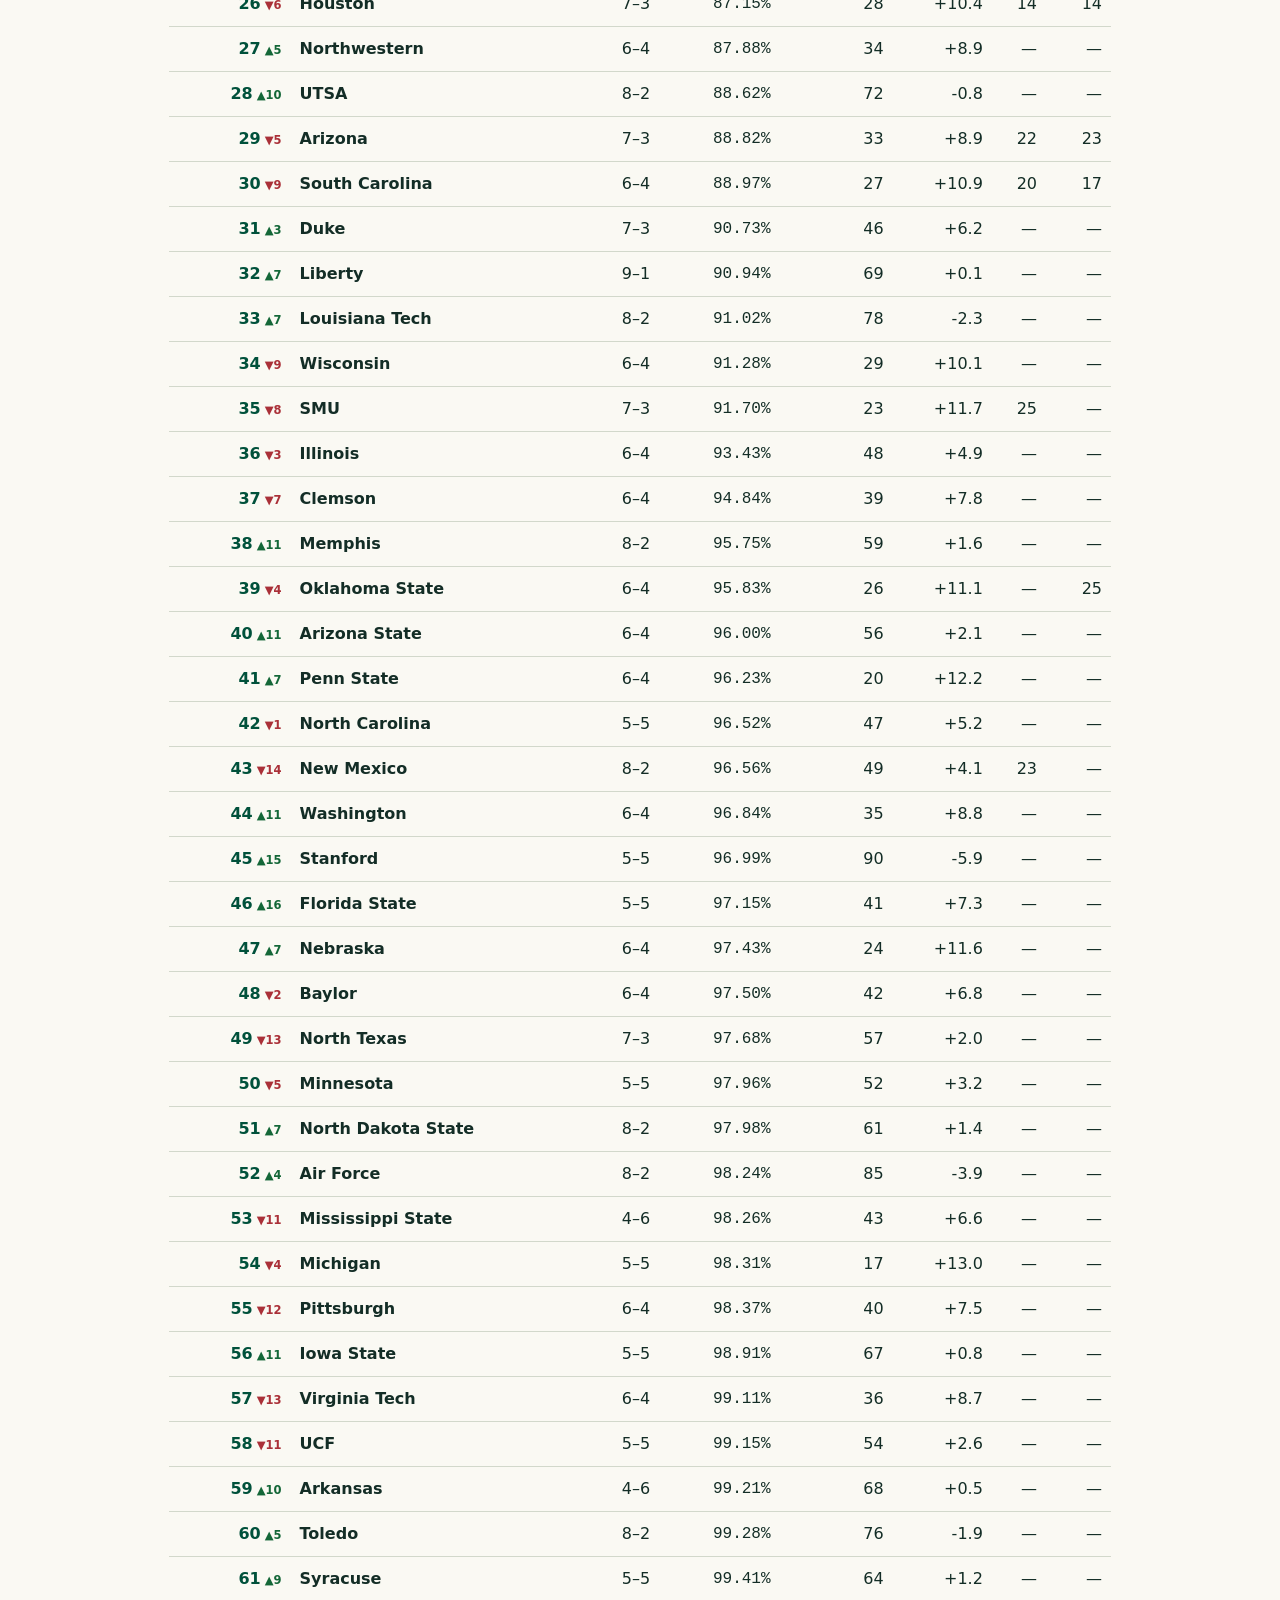
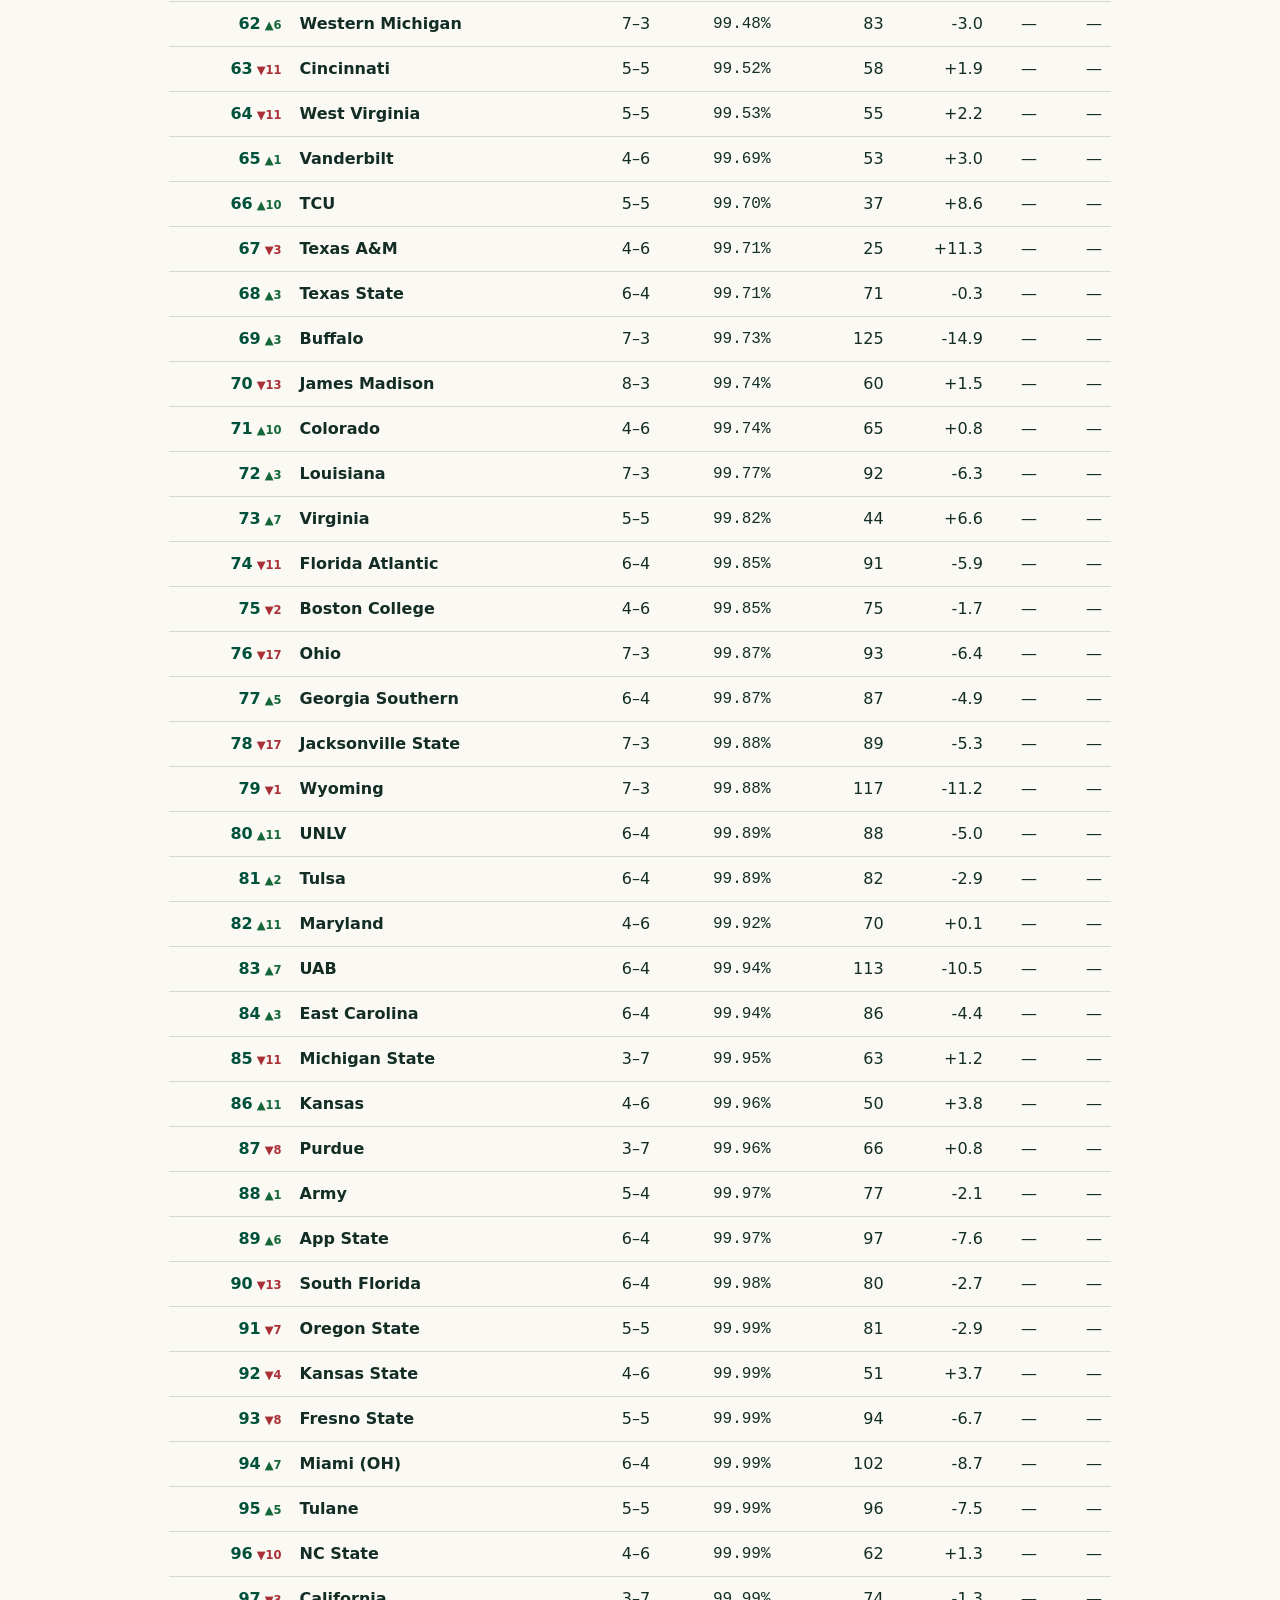
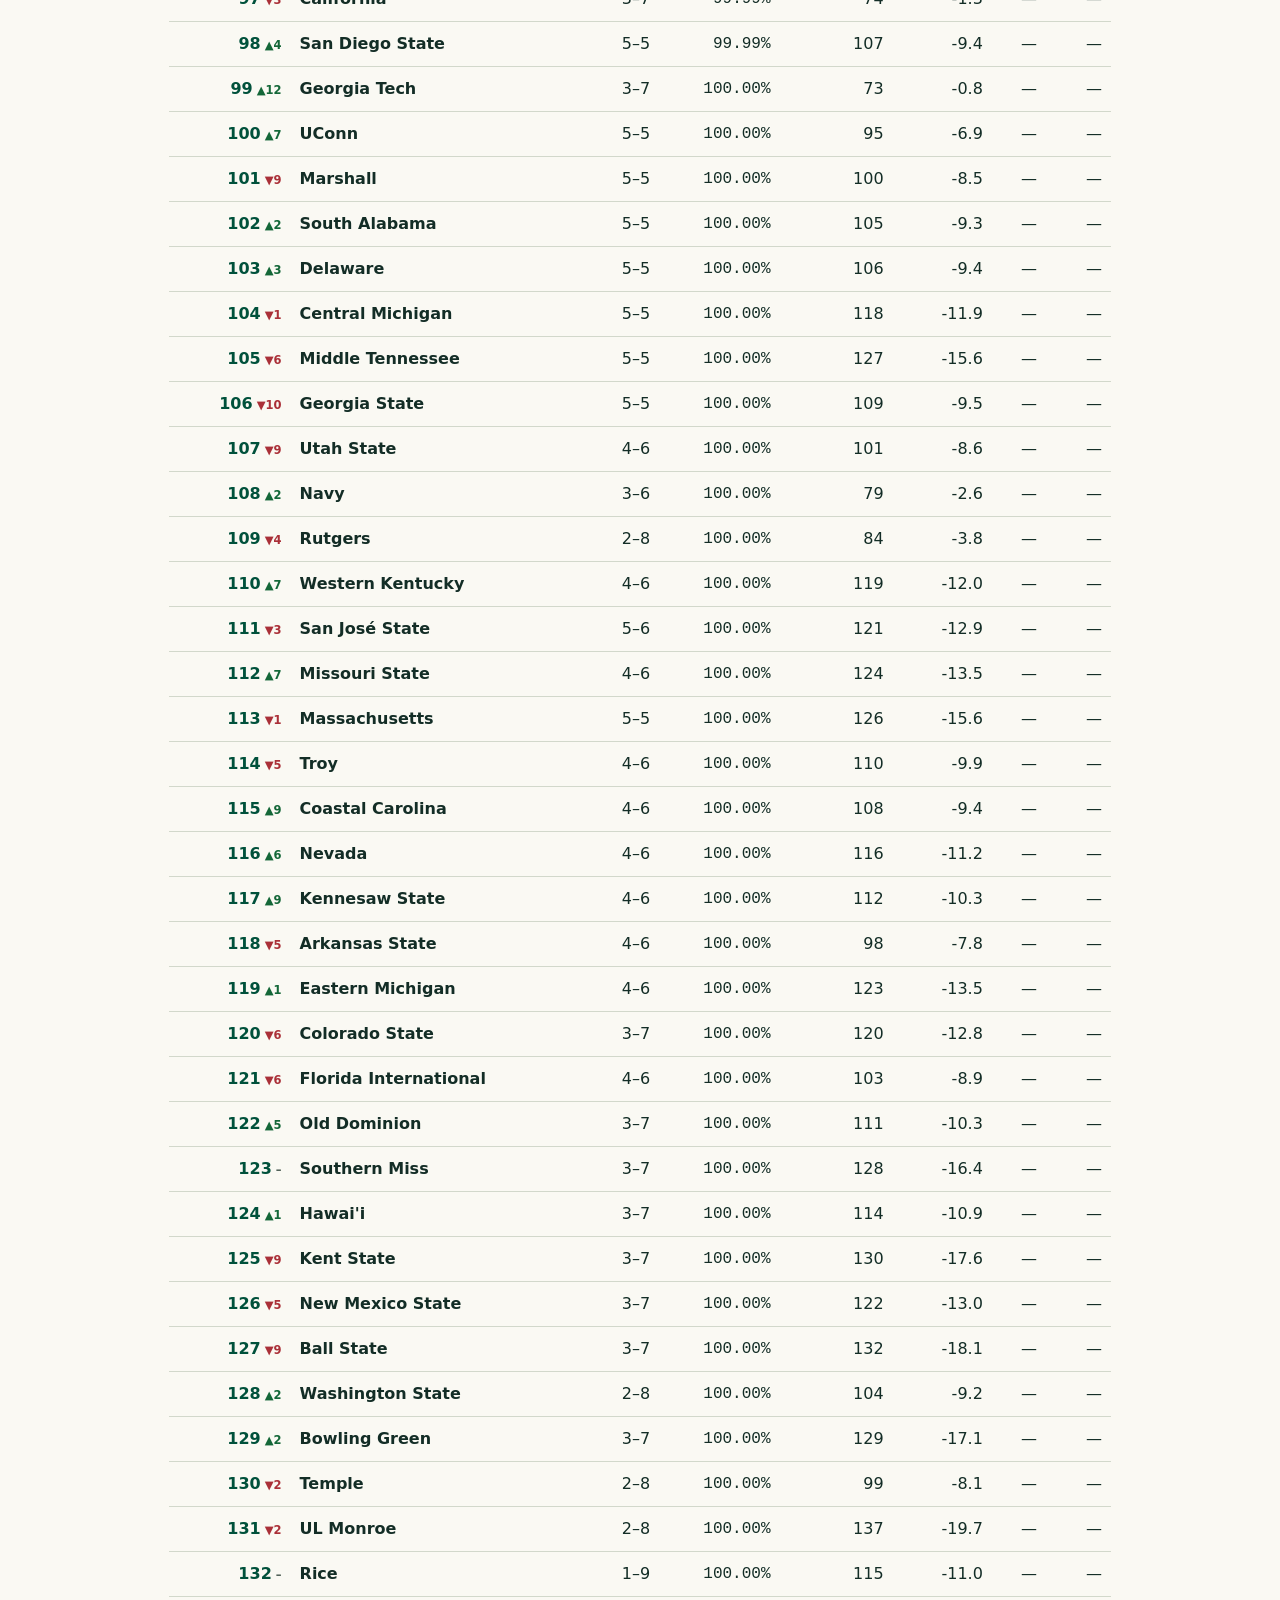
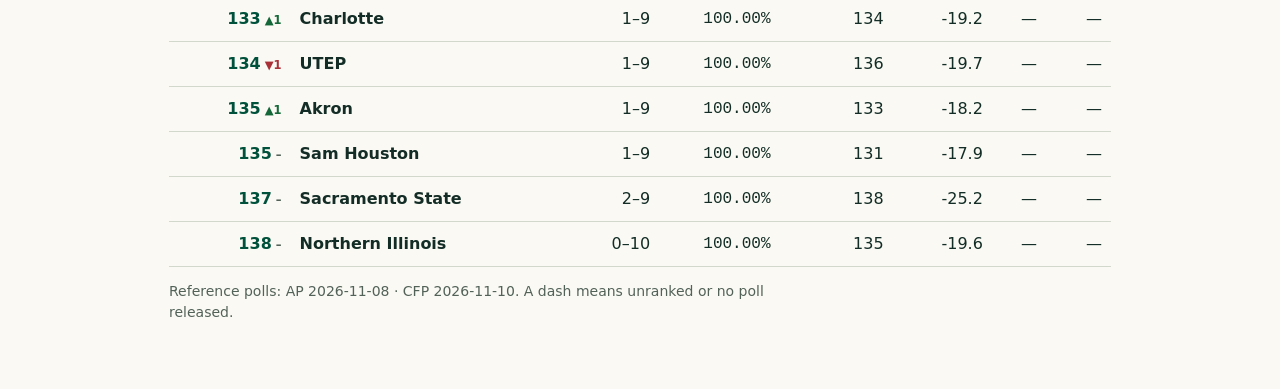
==== commit c412fe26: "Update weekly market rankings" ====
--- a/index.html
+++ b/index.html
@@ -1 +1 @@
-<!doctype html><html lang="en"><meta charset="utf-8"><meta name="viewport" content="width=device-width, initial-scale=1"><title>2026 rankings · Vegas SOR</title><link rel="stylesheet" href="style.css"><header><nav><strong>Vegas SOR</strong><a aria-current="page" href="./">Rankings</a><a href="conferences.html">Conferences</a><a href="methodology.html">Methodology</a></nav></header><main><h1>Strength of record</h1><p class="lead">How often would an average top-25 team earn this record against the same schedule?</p><div class="controls"><label>2026 season<select id="week"></select></label><label>Find a team<input type="search" id="search" placeholder="Team name"></label></div><p id="summary"></p><table><thead><tr><th scope="col">Rank</th><th scope="col">Team</th><th scope="col">W–L</th><th scope="col" title="Chance of matching or beating the record. Lower is stronger.">Chance</th><th scope="col">AP</th><th scope="col">CFP</th></tr></thead><tbody id="rows"></tbody></table><p id="empty" hidden>No matching teams.</p><p id="polls"></p><noscript>Enable JavaScript to browse the weekly rankings.</noscript></main><script src="season.js"></script><script src="rank-movement.js"></script><script src="rankings.js"></script></html>
+<!doctype html><html lang="en"><meta charset="utf-8"><meta name="viewport" content="width=device-width, initial-scale=1"><title>2026 rankings · Vegas SOR</title><link rel="stylesheet" href="style.css"><header><nav><strong>Vegas SOR</strong><a aria-current="page" href="./">SOR</a><a id="vpi-link" href="vpi.html">VPI</a><a href="conferences.html">Conferences</a><a href="methodology.html">Methodology</a></nav></header><main><h1>Strength of record</h1><p class="lead">How often would an average top-25 team earn this record against the same schedule?</p><div class="controls"><label>2026 season<select id="week"></select></label><label>Find a team<input type="search" id="search" placeholder="Team name"></label></div><p id="summary"></p><div class="ranking-scroll"><table><thead><tr><th scope="col">SOR rank</th><th scope="col">Team</th><th scope="col">W–L</th><th scope="col" title="Chance of matching or beating the record. Lower is stronger.">Chance</th><th scope="col">VPI rank</th><th scope="col" title="Points above or below the average FBS team on a neutral field">VPI pts</th><th scope="col">AP</th><th scope="col">CFP</th></tr></thead><tbody id="rows"></tbody></table></div><p id="empty" hidden>No matching teams.</p><p id="polls"></p><noscript>Enable JavaScript to browse the weekly rankings.</noscript></main><script src="season.js"></script><script src="conference-data.js"></script><script src="rank-movement.js"></script><script src="rankings.js"></script></html>
--- a/style.css
+++ b/style.css
@@ -1,2 +1,3 @@
 :root{--ink:#132d26;--paper:#faf9f3;--green:#00513b;--rule:#d2d8cb;--muted:#526259}*{box-sizing:border-box}body{margin:0;background:var(--paper);color:var(--ink);font:16px/1.5 'Inter',system-ui,sans-serif}header{background:var(--green);color:white;border-bottom:4px solid #c1df67}nav,main{max-width:990px;margin:auto;padding:0 24px}nav{min-height:64px;display:flex;align-items:center;gap:24px}nav strong{margin-right:auto;font-family:Georgia,serif;font-size:22px}nav a{color:white;text-decoration:none}nav a[aria-current]{border-bottom:2px solid #c1df67}main{padding-top:38px;padding-bottom:52px}h1,h2{font-family:Georgia,serif;line-height:1.1;letter-spacing:-.04em}h1{font-size:clamp(38px,6vw,64px);margin:0 0 12px}h2{font-size:30px;margin:34px 0 12px}p{max-width:72ch}.lead{font-size:18px;color:var(--muted);margin:0 0 28px}.controls{display:flex;align-items:end;gap:16px;flex-wrap:wrap;padding:18px 0;border-block:1px solid var(--rule)}label{display:grid;gap:4px;font-weight:650;font-size:13px}input,select{font:inherit;font-size:16px;padding:8px 12px;background:#fff;color:var(--ink);border:1px solid #86978a;border-radius:4px}#summary,#polls{font-size:14px;color:var(--muted)}table{width:100%;border-collapse:collapse;font-variant-numeric:tabular-nums}td,th{padding:10px 9px;text-align:right;border-bottom:1px solid var(--rule)}th{background:#e8eee1;font-size:13px}td:nth-child(2),th:nth-child(2){text-align:left}td:nth-child(2){font-weight:650}td:first-child{font-weight:700;color:var(--green)}td:nth-child(4){font-family:ui-monospace,monospace}tbody tr:hover{background:#eff3e9}article{max-width:780px}article p,article li{line-height:1.7}article a{color:var(--green)}code{overflow-wrap:anywhere}#empty{padding:18px}.formula{background:#e8eee1;padding:14px 18px;font-family:ui-monospace,monospace}@media(max-width:600px){main,nav{padding-left:12px;padding-right:12px}nav{gap:12px;font-size:14px}nav strong{font-size:18px}th,td{padding:9px 4px;font-size:13px}td:nth-child(2){max-width:108px}.controls{gap:8px}input{width:155px}}
 .sor-rank{white-space:nowrap}.rank-change{margin-inline-start:.35em;font-size:.72em;font-weight:650;color:var(--muted)}.rank-change.up{color:#146738}.rank-change.down{color:#aa3038}
+.ranking-scroll{overflow-x:auto}.ranking-scroll th{white-space:nowrap}@media(max-width:600px){nav{flex-wrap:wrap;column-gap:10px}}
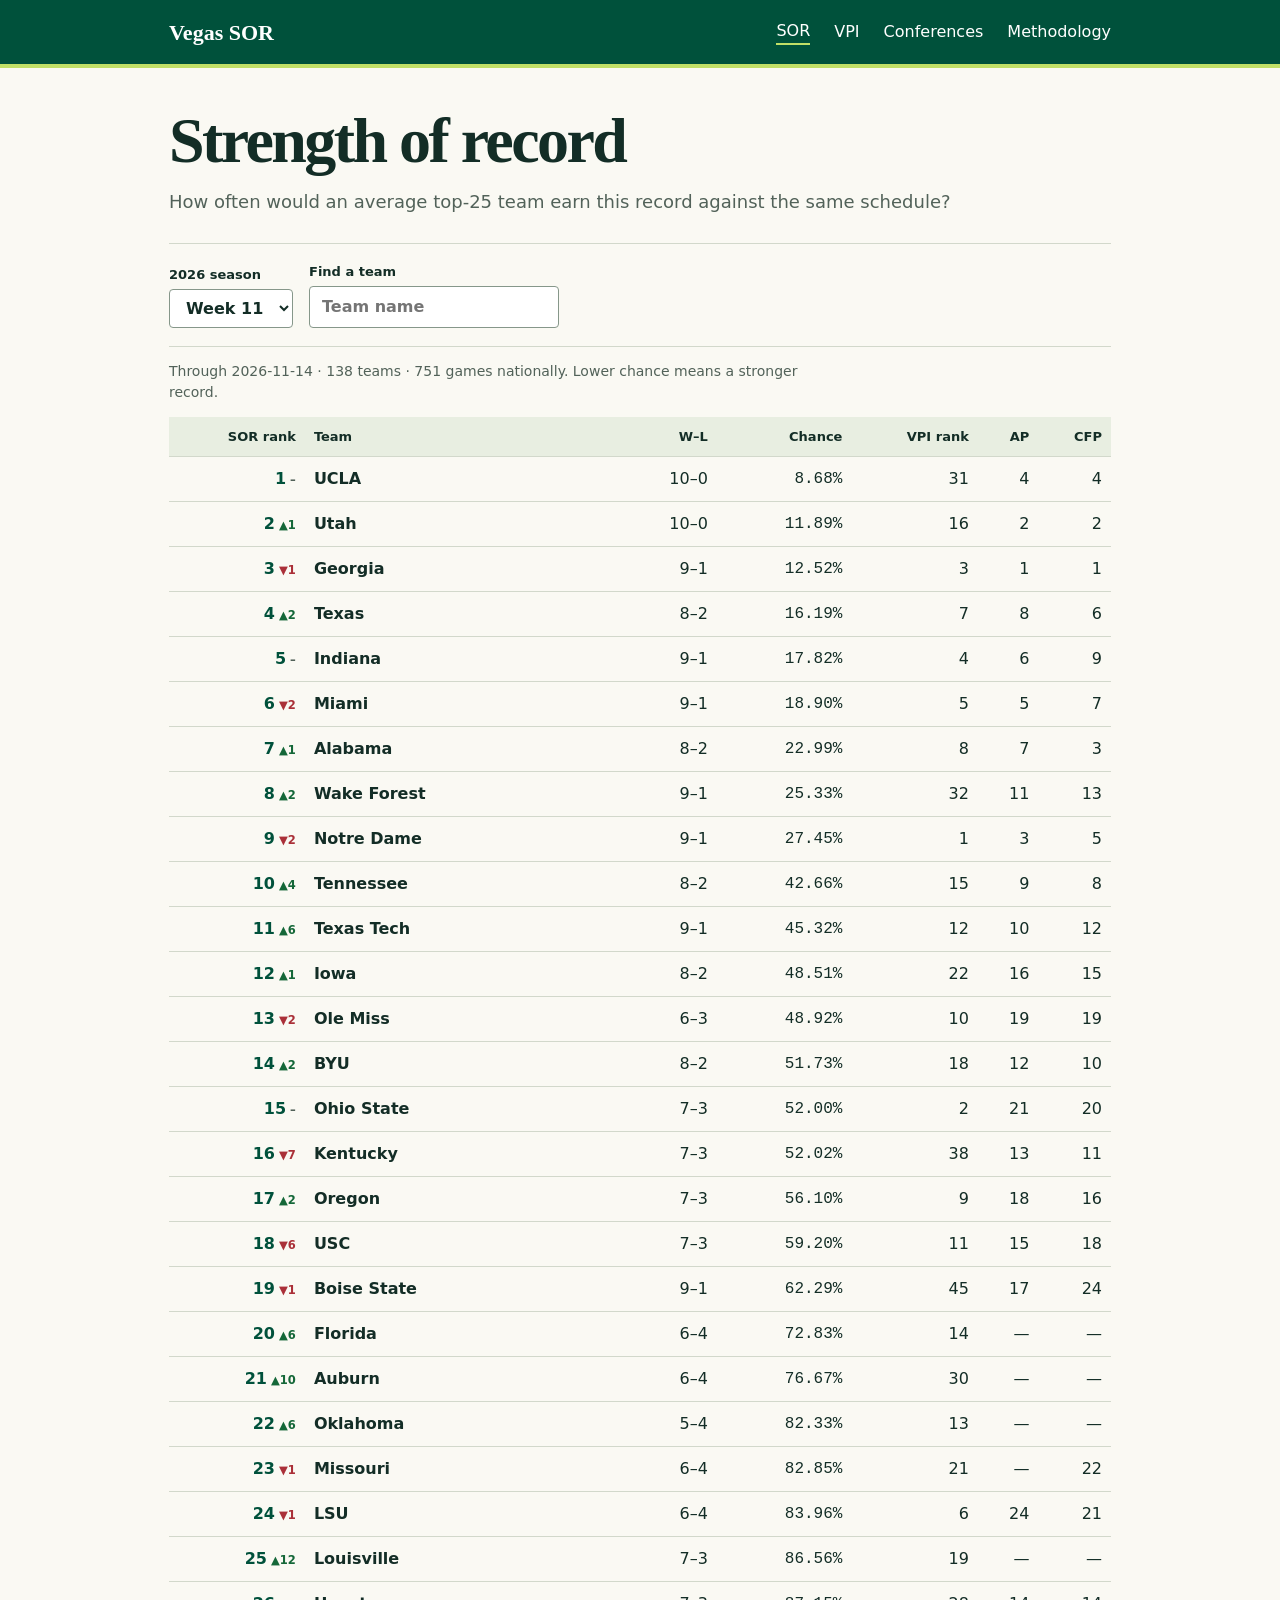
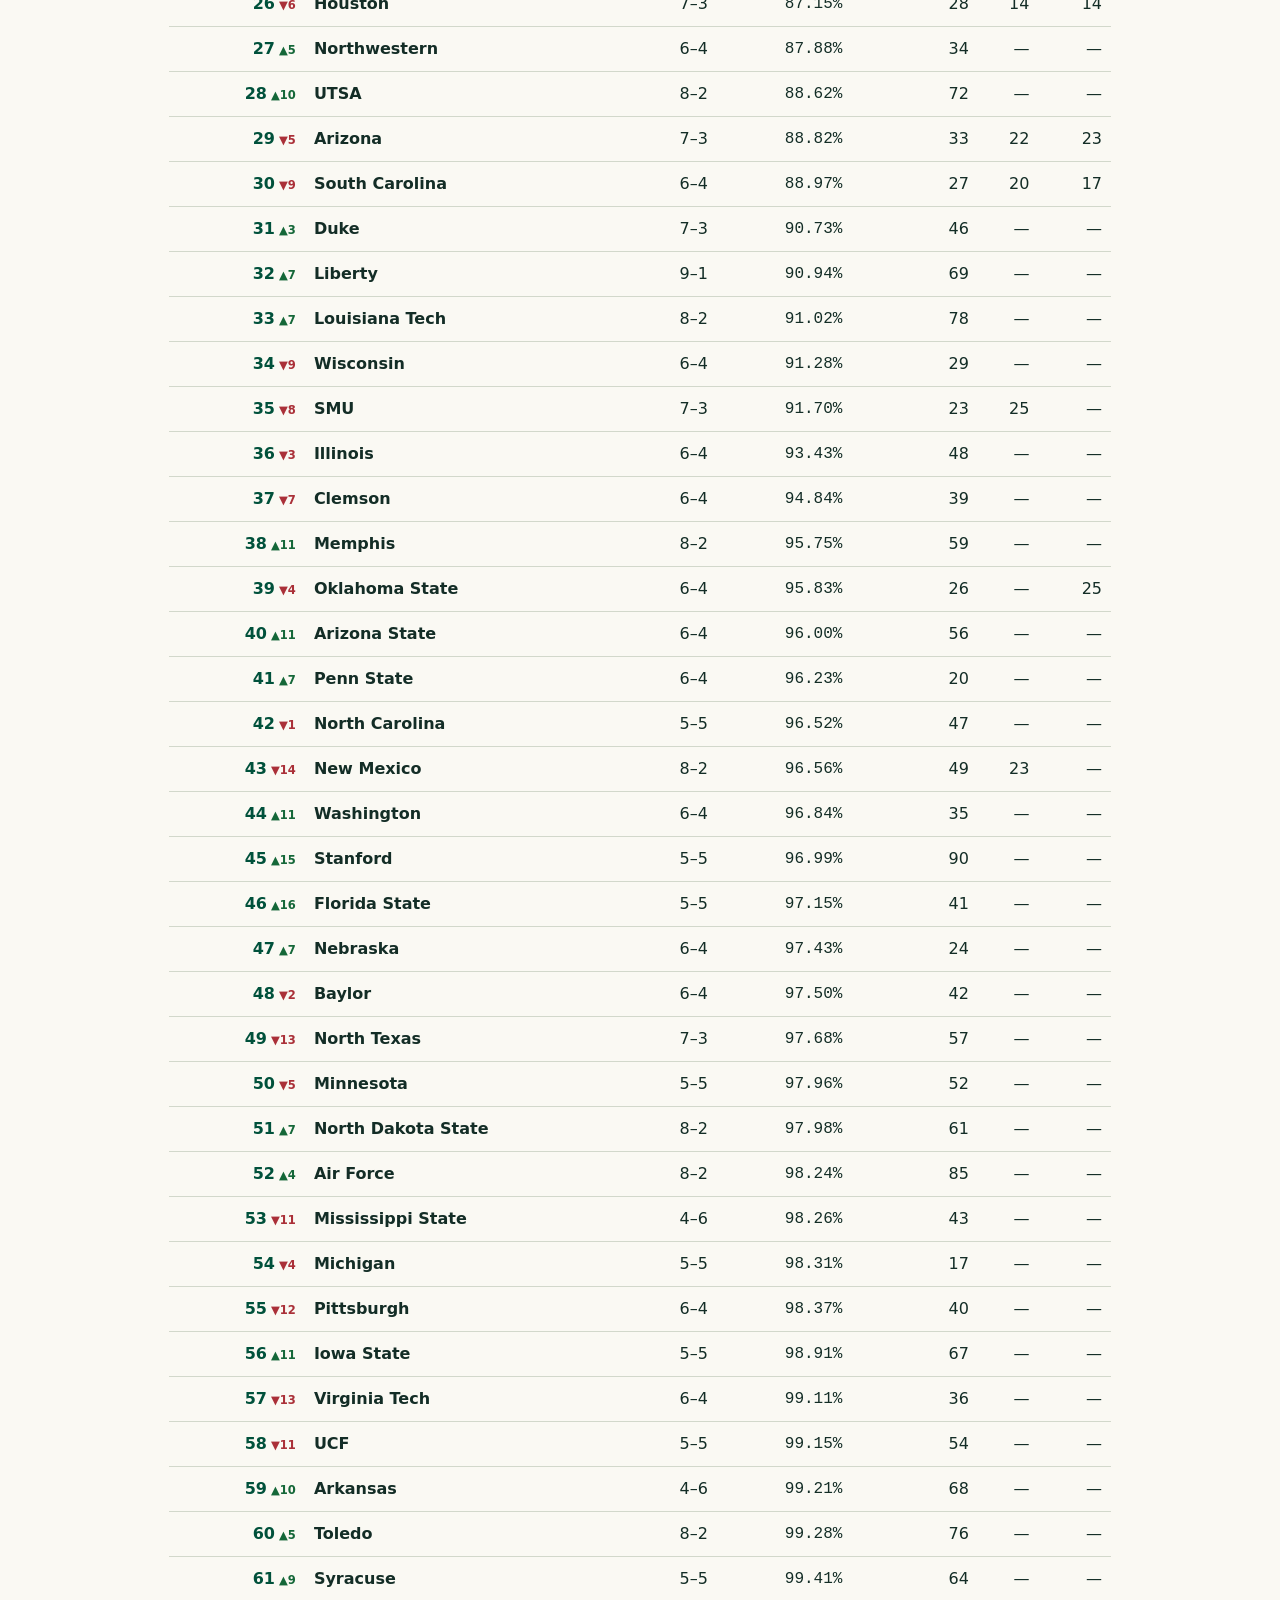
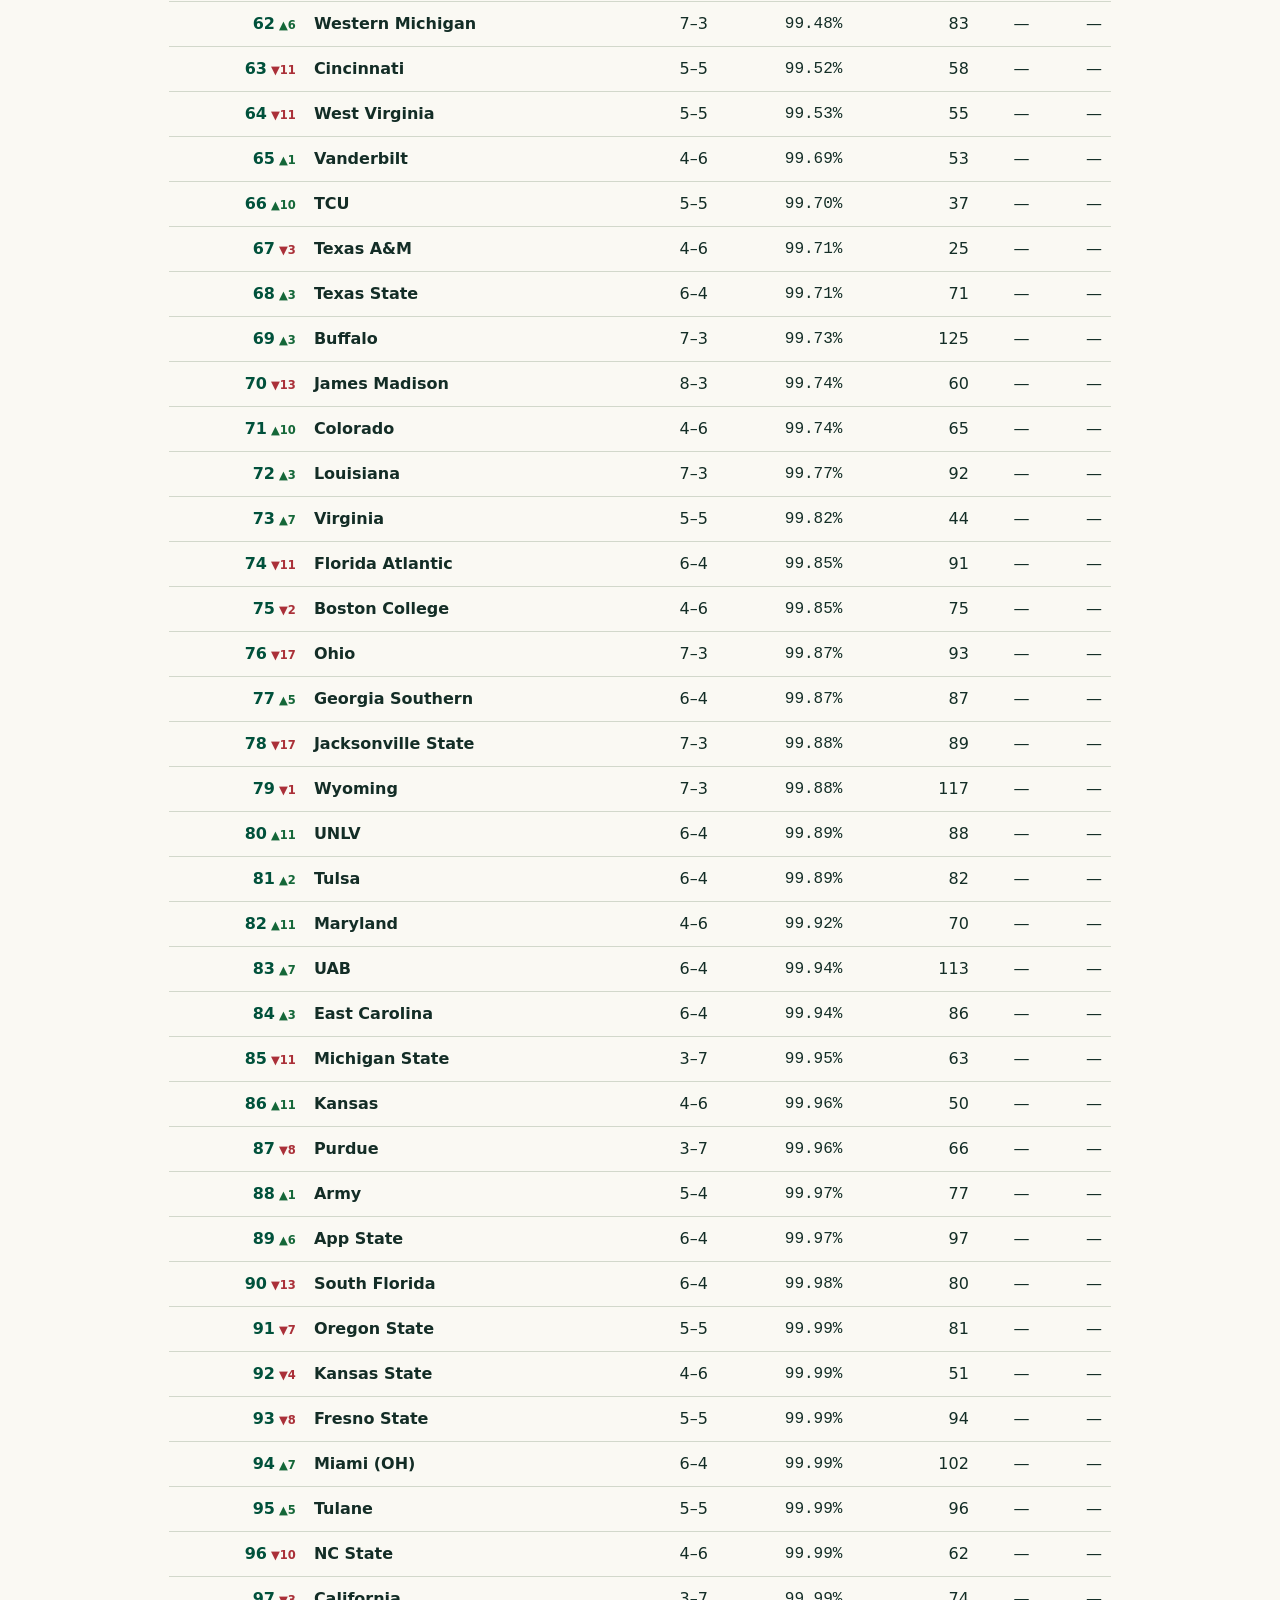
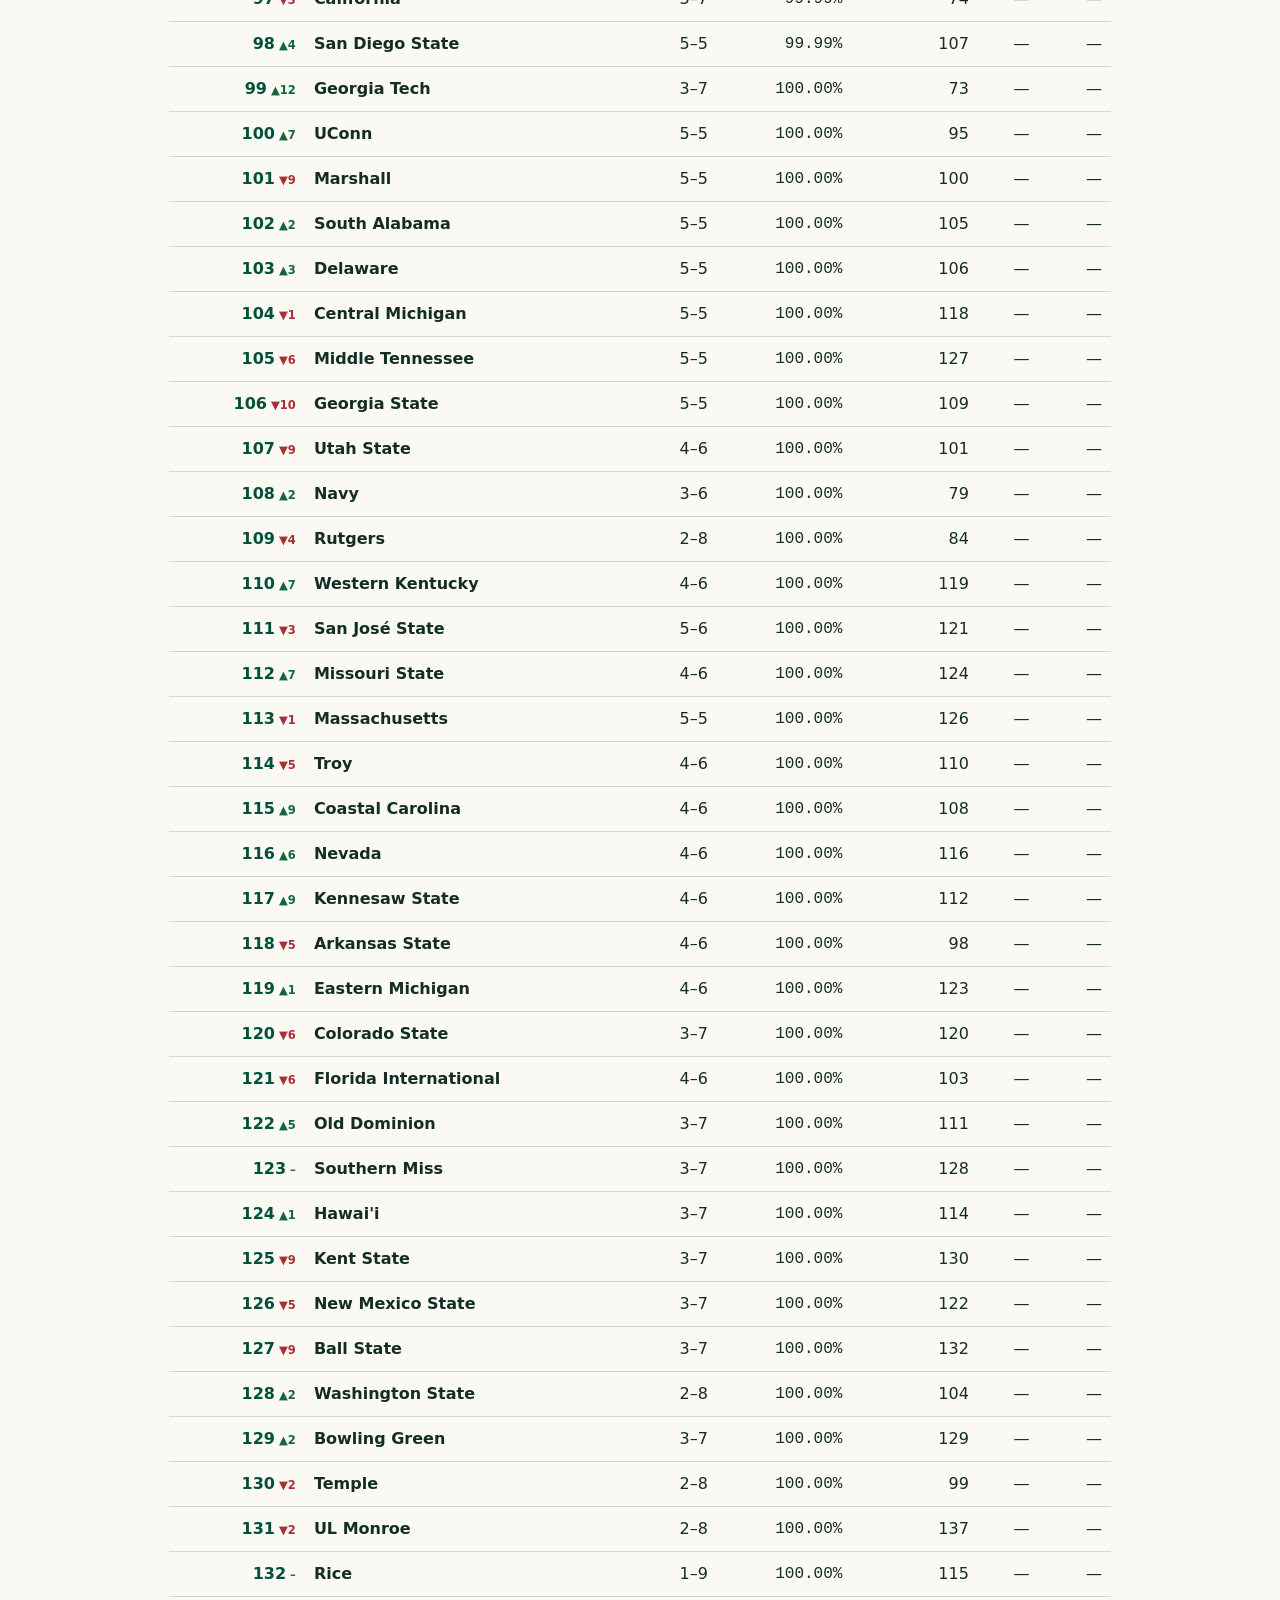
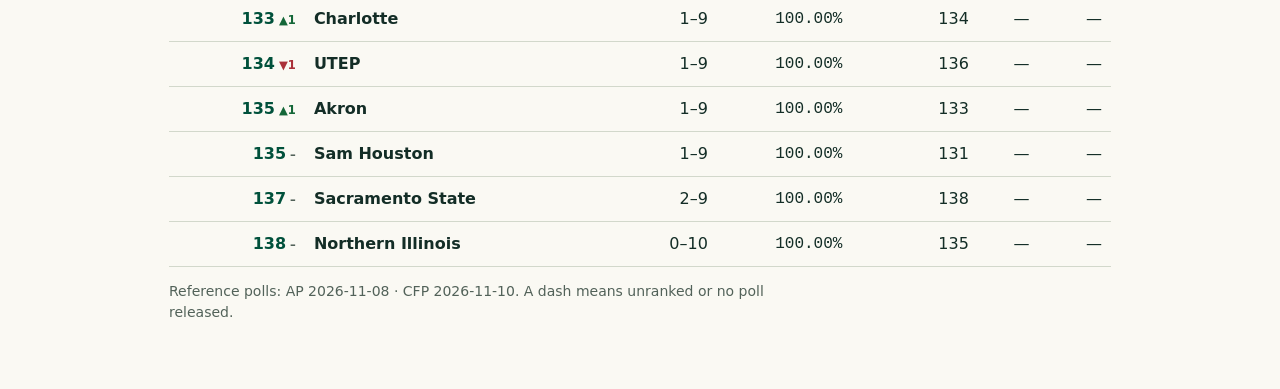
==== commit 4d03f796: "Update weekly market rankings" ====
--- a/index.html
+++ b/index.html
@@ -1 +1 @@
-<!doctype html><html lang="en"><meta charset="utf-8"><meta name="viewport" content="width=device-width, initial-scale=1"><title>2026 rankings · Vegas SOR</title><link rel="stylesheet" href="style.css"><header><nav><strong>Vegas SOR</strong><a aria-current="page" href="./">SOR</a><a id="vpi-link" href="vpi.html">VPI</a><a href="conferences.html">Conferences</a><a href="methodology.html">Methodology</a></nav></header><main><h1>Strength of record</h1><p class="lead">How often would an average top-25 team earn this record against the same schedule?</p><div class="controls"><label>2026 season<select id="week"></select></label><label>Find a team<input type="search" id="search" placeholder="Team name"></label></div><p id="summary"></p><div class="ranking-scroll"><table><thead><tr><th scope="col">SOR rank</th><th scope="col">Team</th><th scope="col">W–L</th><th scope="col" title="Chance of matching or beating the record. Lower is stronger.">Chance</th><th scope="col">VPI rank</th><th scope="col" title="Points above or below the average FBS team on a neutral field">VPI pts</th><th scope="col">AP</th><th scope="col">CFP</th></tr></thead><tbody id="rows"></tbody></table></div><p id="empty" hidden>No matching teams.</p><p id="polls"></p><noscript>Enable JavaScript to browse the weekly rankings.</noscript></main><script src="season.js"></script><script src="conference-data.js"></script><script src="rank-movement.js"></script><script src="rankings.js"></script></html>
+<!doctype html><html lang="en"><meta charset="utf-8"><meta name="viewport" content="width=device-width, initial-scale=1"><title>2026 rankings · Vegas SOR</title><link rel="stylesheet" href="style.css"><header><nav><strong>Vegas SOR</strong><a aria-current="page" href="./">SOR</a><a id="vpi-link" href="vpi.html">VPI</a><a href="conferences.html">Conferences</a><a href="methodology.html">Methodology</a></nav></header><main><h1>Strength of record</h1><p class="lead">How often would an average top-25 team earn this record against the same schedule?</p><div class="controls"><label>2026 season<select id="week"></select></label><label>Find a team<input type="search" id="search" placeholder="Team name"></label></div><p id="summary"></p><div class="ranking-scroll"><table><thead><tr><th scope="col">SOR rank</th><th scope="col">Team</th><th scope="col">W–L</th><th scope="col" title="Chance of matching or beating the record. Lower is stronger.">Chance</th><th scope="col">VPI rank</th><th scope="col">AP</th><th scope="col">CFP</th></tr></thead><tbody id="rows"></tbody></table></div><p id="empty" hidden>No matching teams.</p><p id="polls"></p><noscript>Enable JavaScript to browse the weekly rankings.</noscript></main><script src="season.js"></script><script src="conference-data.js"></script><script src="rank-movement.js"></script><script src="rankings.js"></script></html>
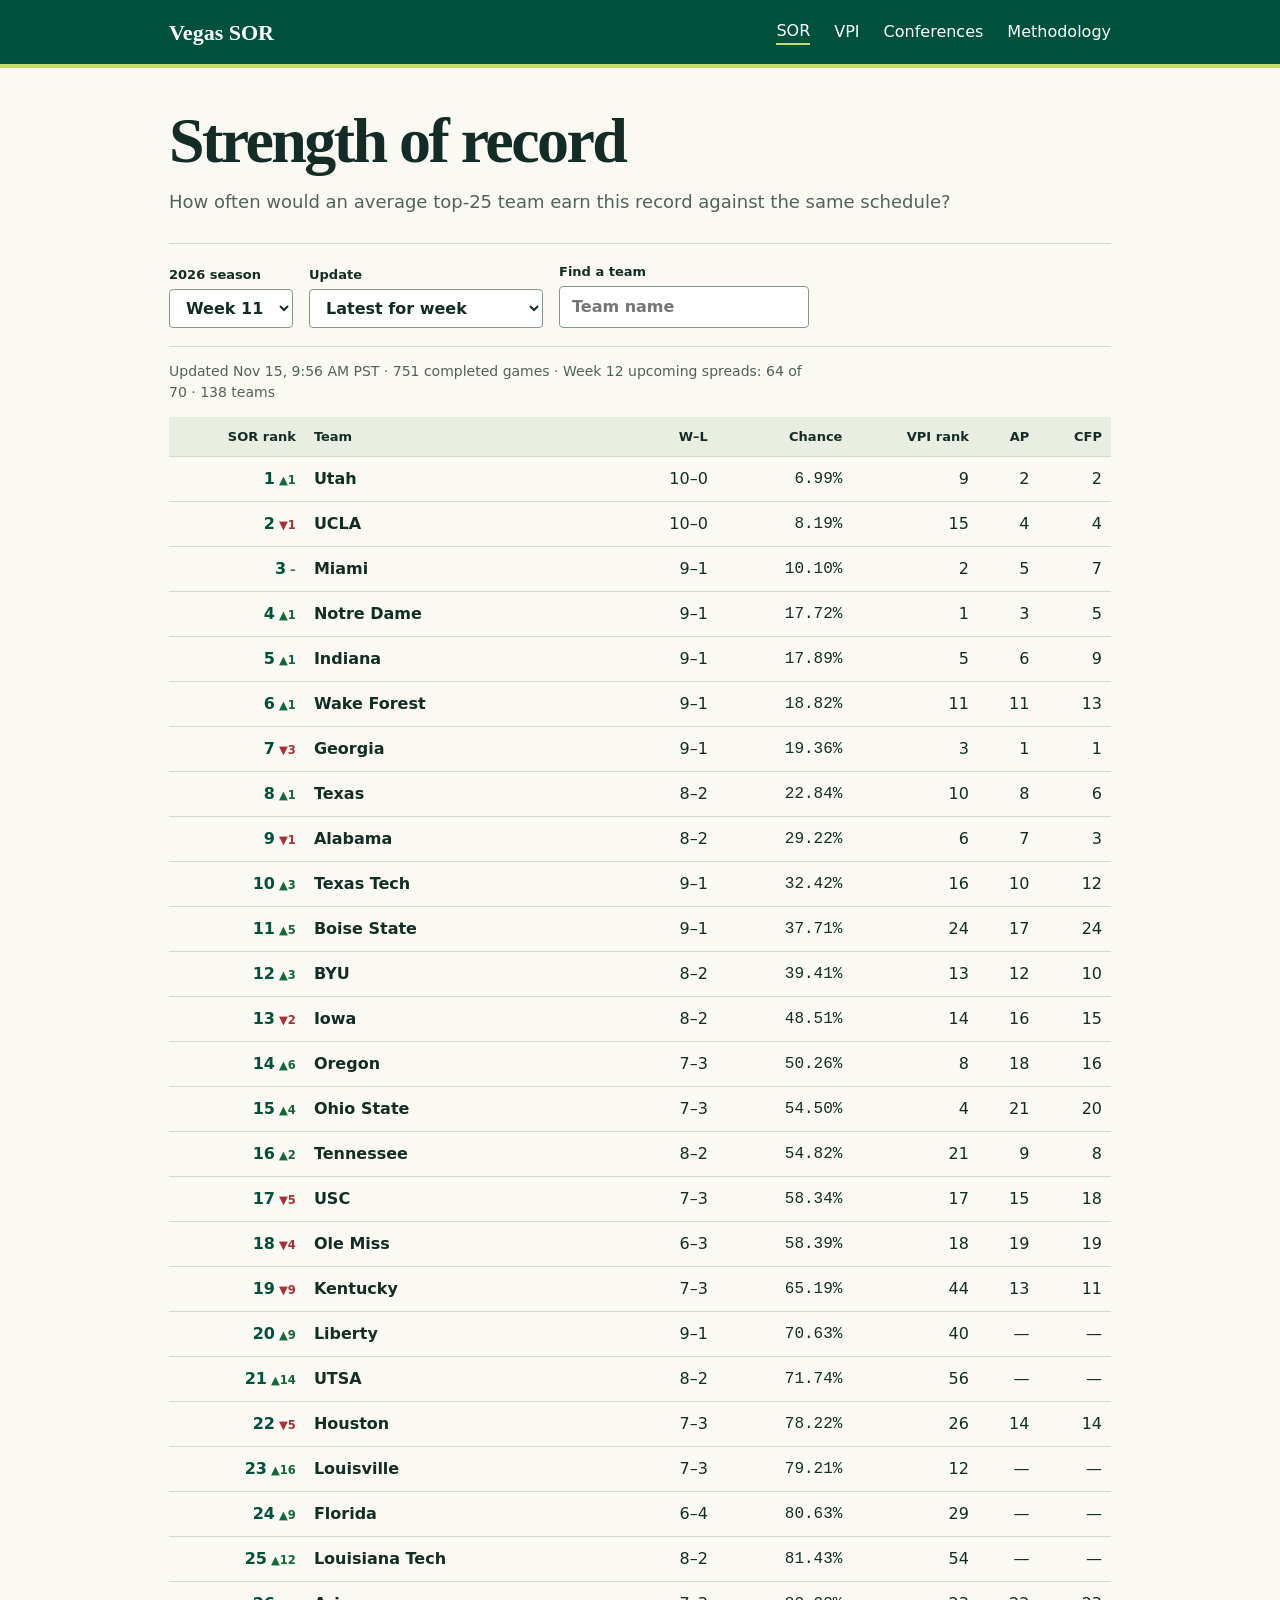
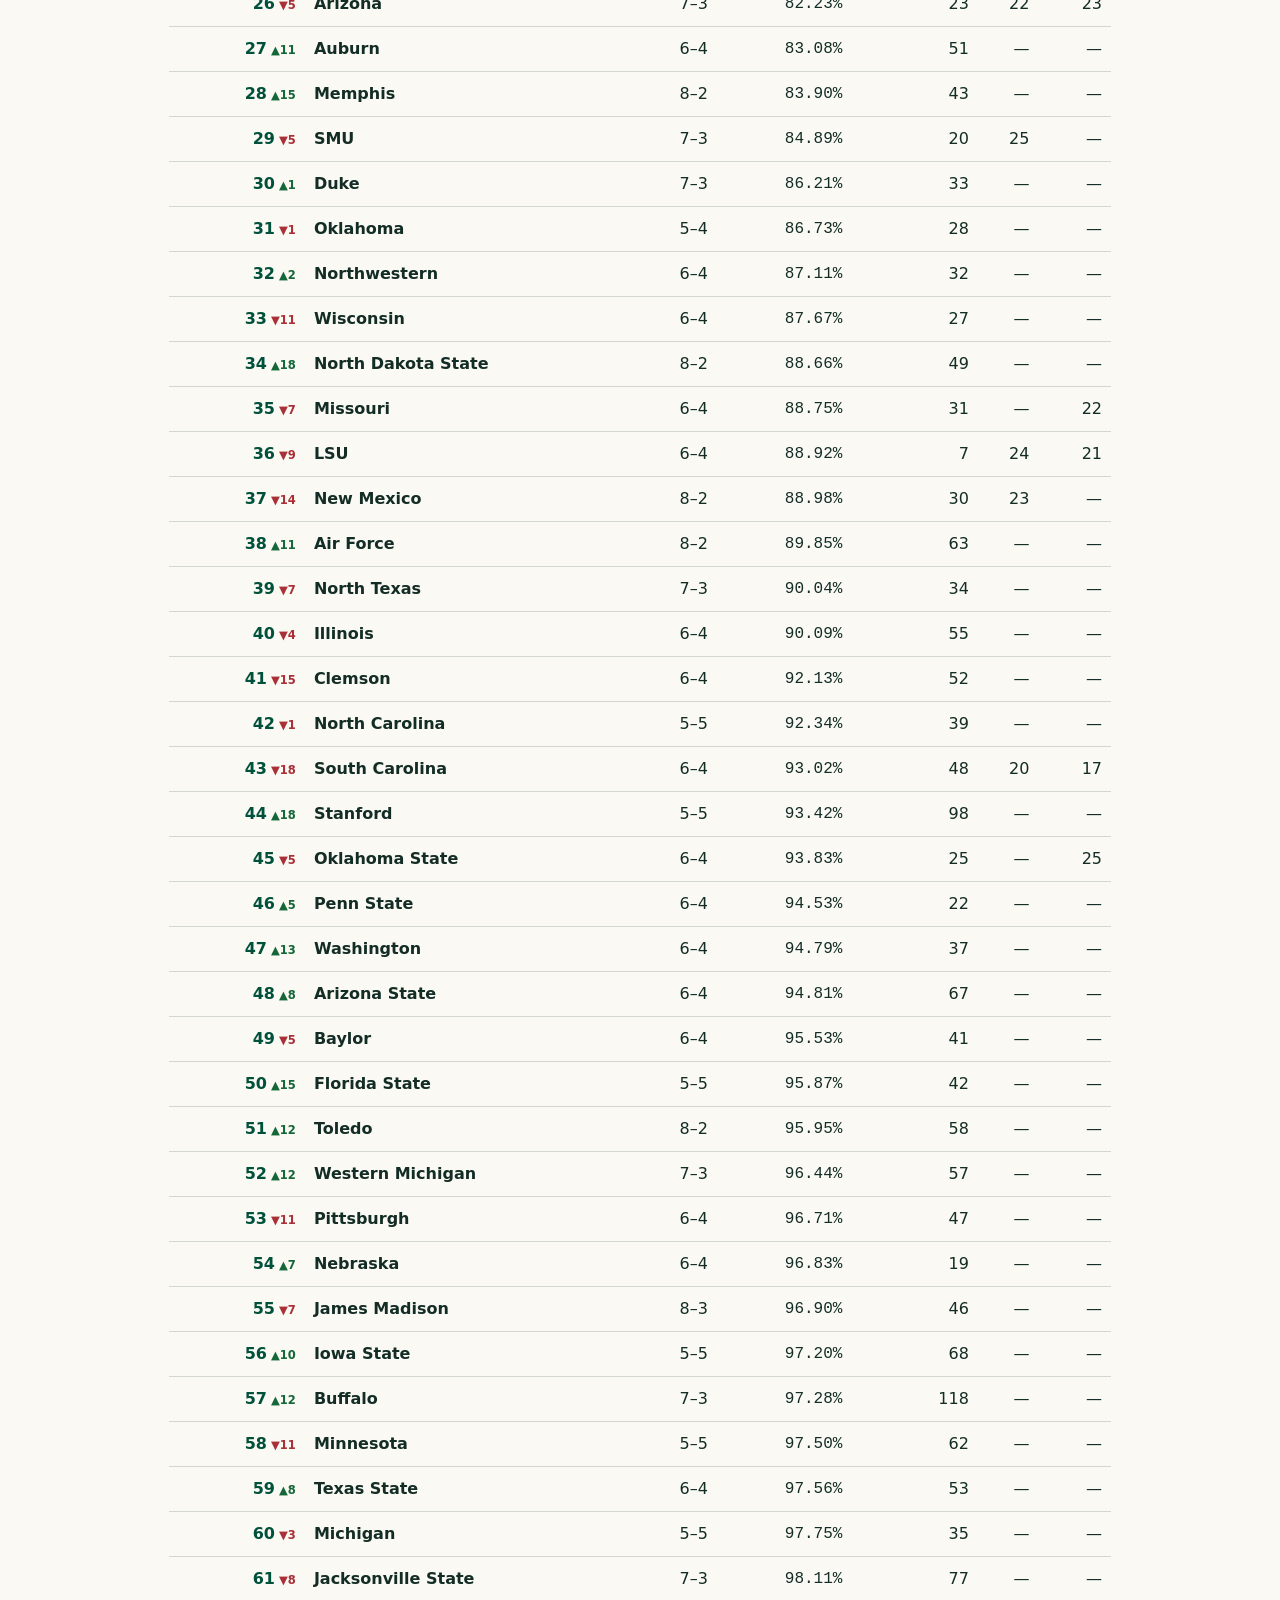
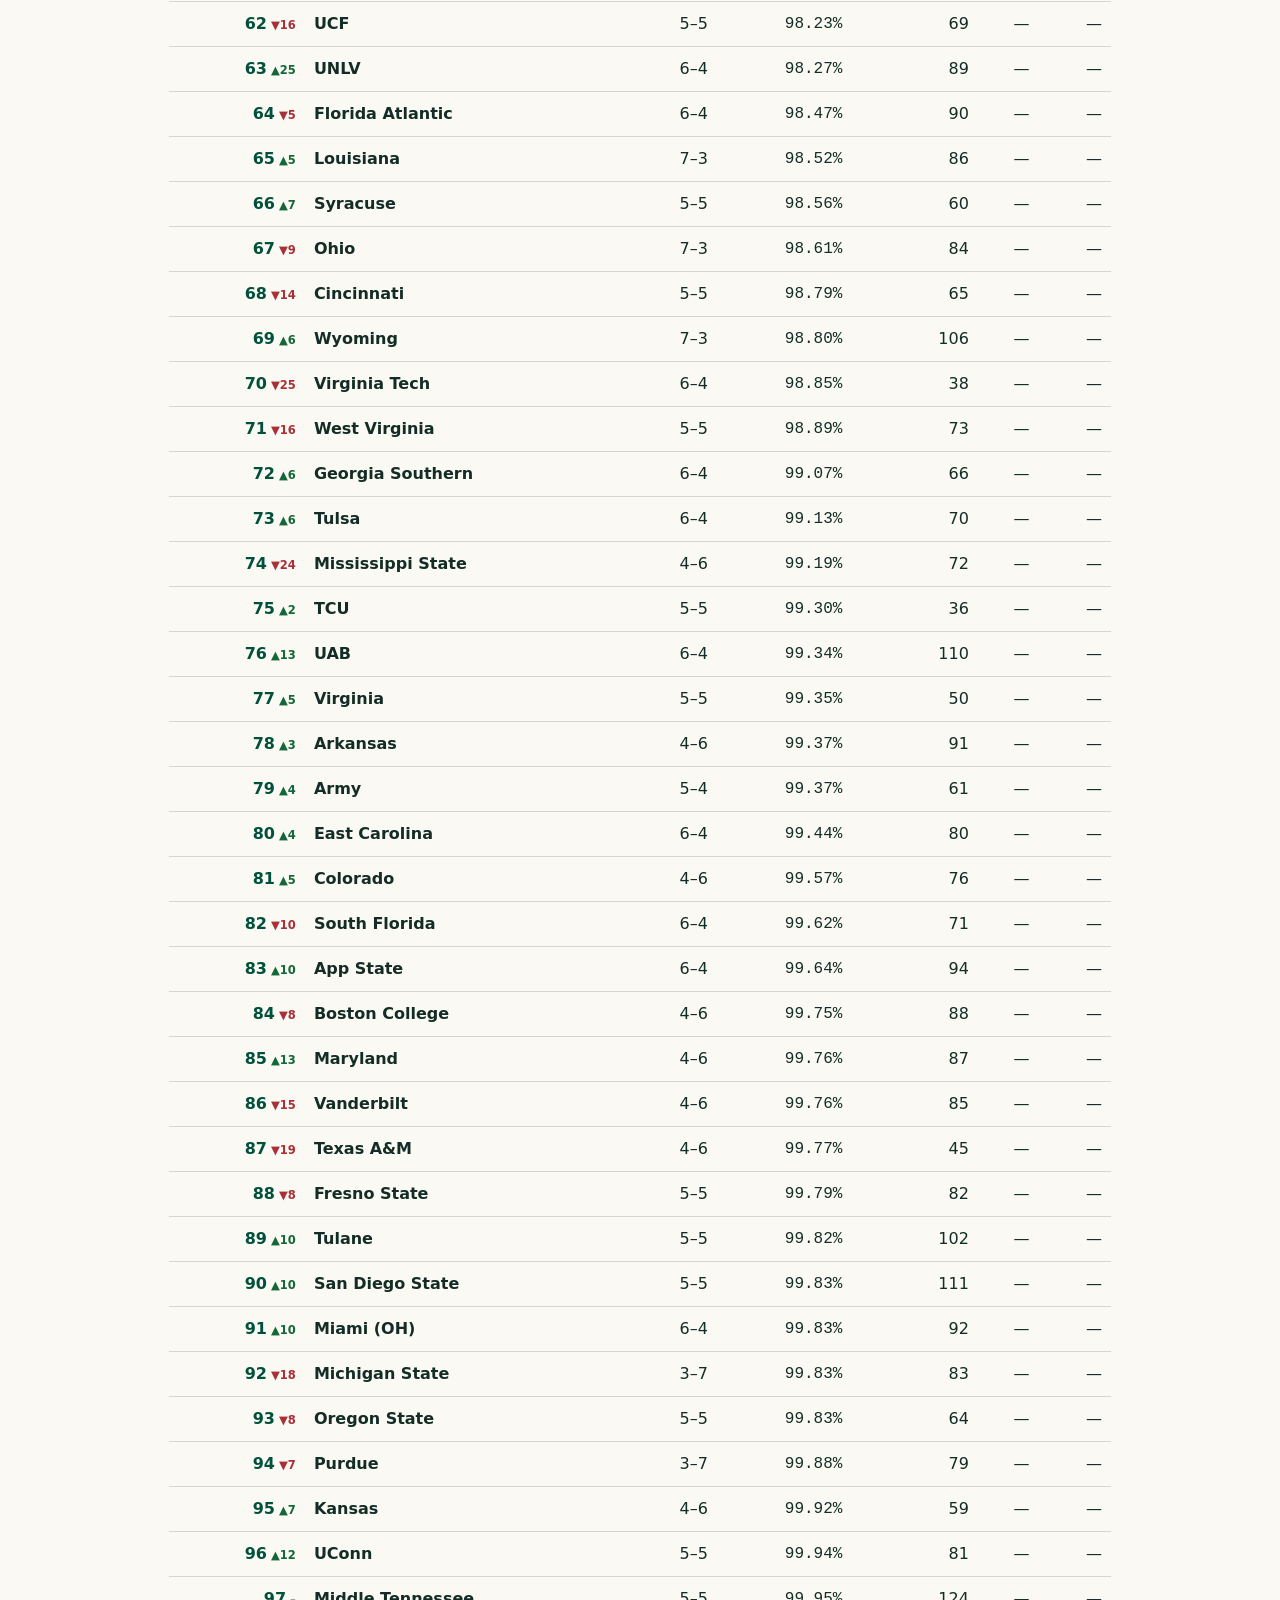
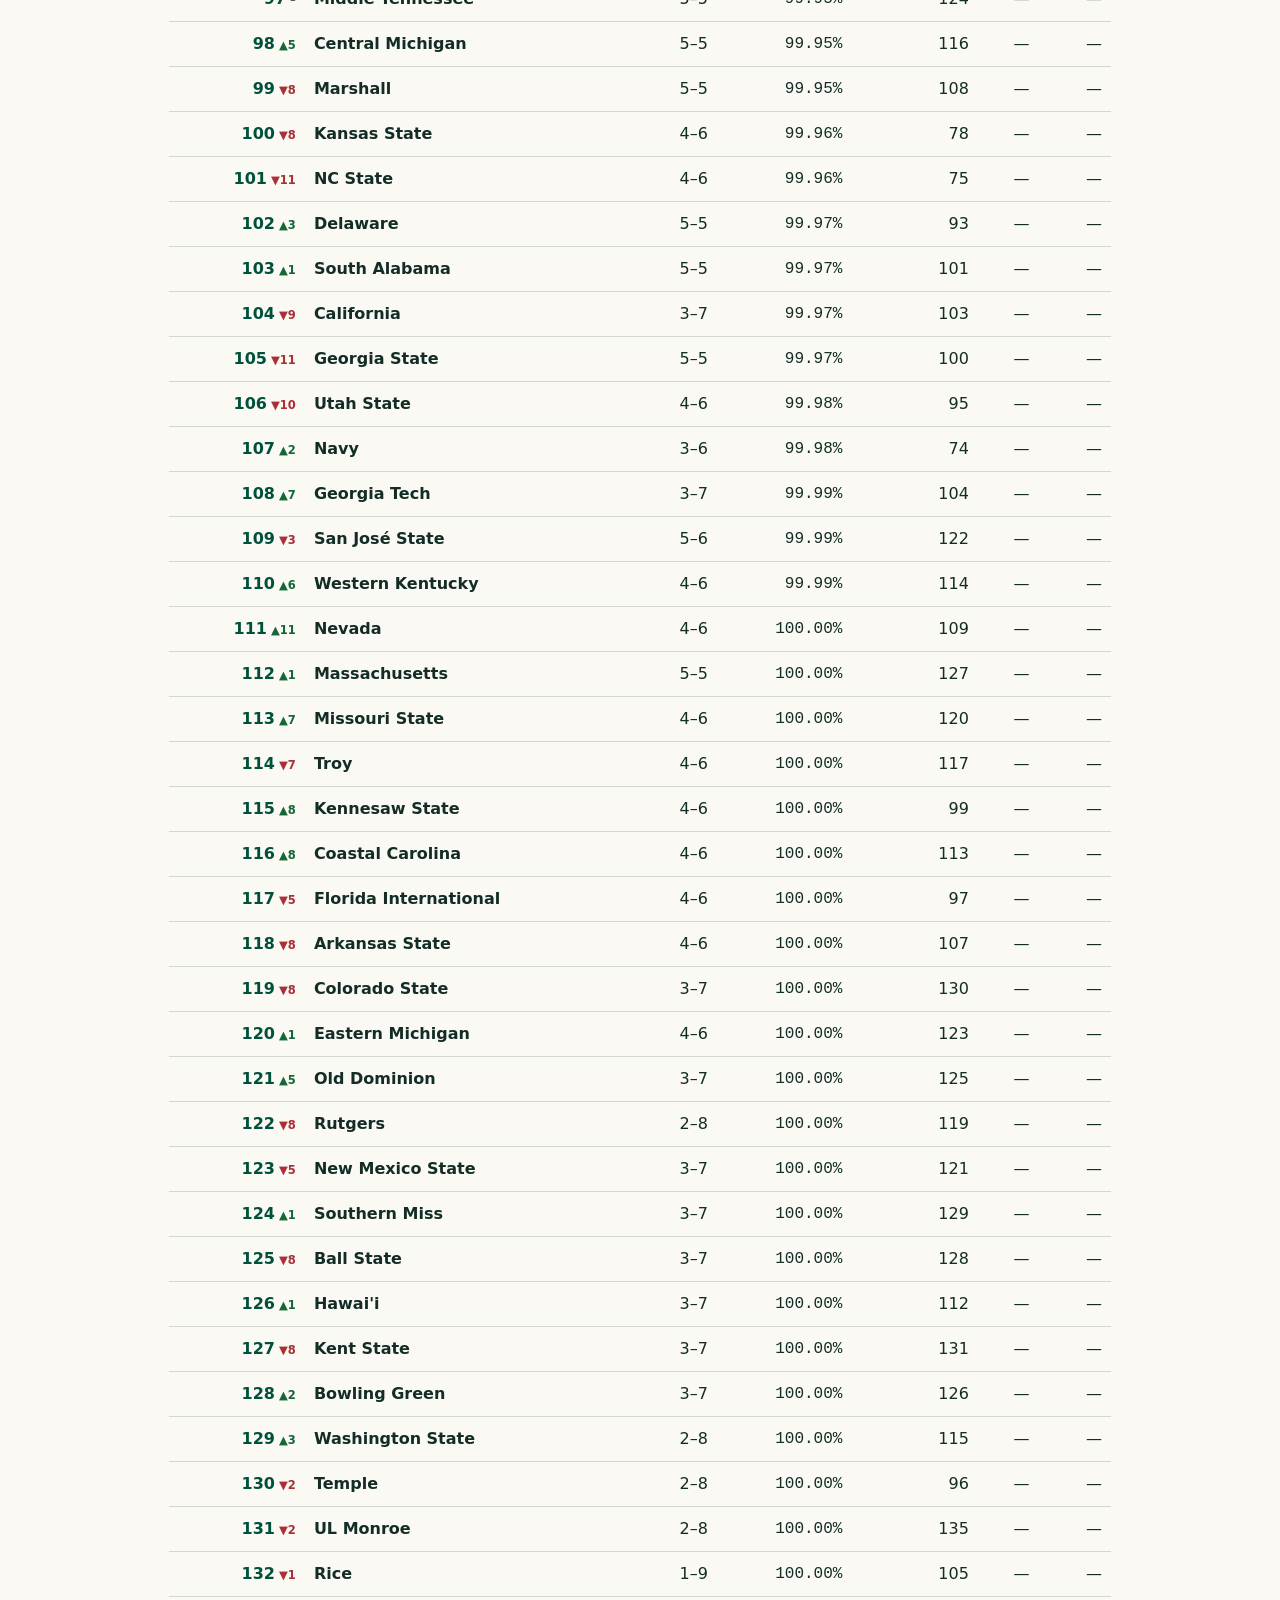
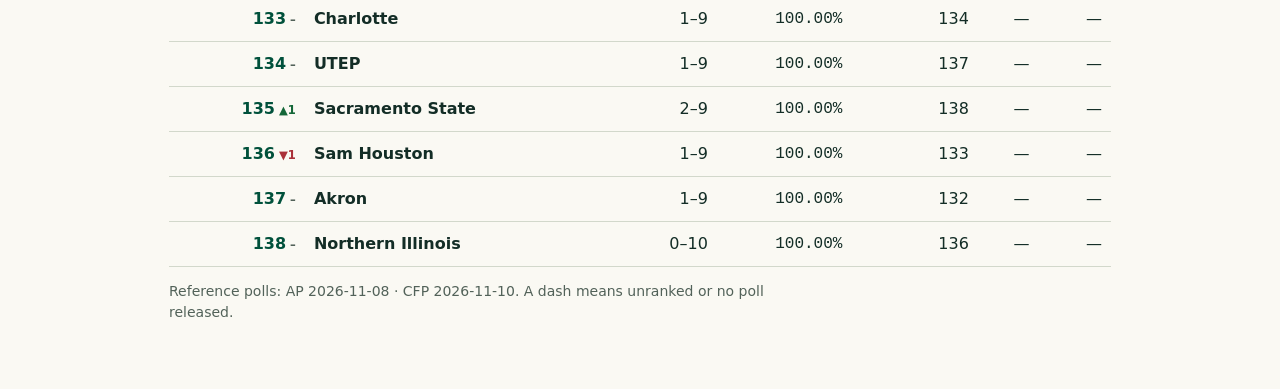
==== commit b5aca0dc: "Update weekly market rankings" ====
--- a/index.html
+++ b/index.html
@@ -1 +1 @@
-<!doctype html><html lang="en"><meta charset="utf-8"><meta name="viewport" content="width=device-width, initial-scale=1"><title>2026 rankings · Vegas SOR</title><link rel="stylesheet" href="style.css"><header><nav><strong>Vegas SOR</strong><a aria-current="page" href="./">SOR</a><a id="vpi-link" href="vpi.html">VPI</a><a href="conferences.html">Conferences</a><a href="methodology.html">Methodology</a></nav></header><main><h1>Strength of record</h1><p class="lead">How often would an average top-25 team earn this record against the same schedule?</p><div class="controls"><label>2026 season<select id="week"></select></label><label>Find a team<input type="search" id="search" placeholder="Team name"></label></div><p id="summary"></p><div class="ranking-scroll"><table><thead><tr><th scope="col">SOR rank</th><th scope="col">Team</th><th scope="col">W–L</th><th scope="col" title="Chance of matching or beating the record. Lower is stronger.">Chance</th><th scope="col">VPI rank</th><th scope="col">AP</th><th scope="col">CFP</th></tr></thead><tbody id="rows"></tbody></table></div><p id="empty" hidden>No matching teams.</p><p id="polls"></p><noscript>Enable JavaScript to browse the weekly rankings.</noscript></main><script src="season.js"></script><script src="conference-data.js"></script><script src="rank-movement.js"></script><script src="rankings.js"></script></html>
+<!doctype html><html lang="en"><meta charset="utf-8"><meta name="viewport" content="width=device-width, initial-scale=1"><title>2026 rankings · Vegas SOR</title><link rel="stylesheet" href="style.css"><header><nav><strong>Vegas SOR</strong><a aria-current="page" href="./">SOR</a><a id="vpi-link" href="vpi.html">VPI</a><a href="conferences.html">Conferences</a><a href="methodology.html">Methodology</a></nav></header><main><h1>Strength of record</h1><p class="lead">How often would an average top-25 team earn this record against the same schedule?</p><div class="controls"><label>2026 season<select id="week"></select></label><label id="edition-label" hidden>Update<select id="edition"></select></label><label>Find a team<input type="search" id="search" placeholder="Team name"></label></div><p id="summary"></p><div class="ranking-scroll"><table><thead><tr><th scope="col">SOR rank</th><th scope="col">Team</th><th scope="col">W–L</th><th scope="col" title="Chance of matching or beating the record. Lower is stronger.">Chance</th><th scope="col">VPI rank</th><th scope="col">AP</th><th scope="col">CFP</th></tr></thead><tbody id="rows"></tbody></table></div><p id="empty" hidden>No matching teams.</p><p id="polls"></p><noscript>Enable JavaScript to browse the weekly rankings.</noscript></main><script src="season.js"></script><script src="conference-data.js"></script><script src="rank-movement.js"></script><script src="rankings.js"></script></html>
--- a/style.css
+++ b/style.css
@@ -1,3 +1,5 @@
 :root{--ink:#132d26;--paper:#faf9f3;--green:#00513b;--rule:#d2d8cb;--muted:#526259}*{box-sizing:border-box}body{margin:0;background:var(--paper);color:var(--ink);font:16px/1.5 'Inter',system-ui,sans-serif}header{background:var(--green);color:white;border-bottom:4px solid #c1df67}nav,main{max-width:990px;margin:auto;padding:0 24px}nav{min-height:64px;display:flex;align-items:center;gap:24px}nav strong{margin-right:auto;font-family:Georgia,serif;font-size:22px}nav a{color:white;text-decoration:none}nav a[aria-current]{border-bottom:2px solid #c1df67}main{padding-top:38px;padding-bottom:52px}h1,h2{font-family:Georgia,serif;line-height:1.1;letter-spacing:-.04em}h1{font-size:clamp(38px,6vw,64px);margin:0 0 12px}h2{font-size:30px;margin:34px 0 12px}p{max-width:72ch}.lead{font-size:18px;color:var(--muted);margin:0 0 28px}.controls{display:flex;align-items:end;gap:16px;flex-wrap:wrap;padding:18px 0;border-block:1px solid var(--rule)}label{display:grid;gap:4px;font-weight:650;font-size:13px}input,select{font:inherit;font-size:16px;padding:8px 12px;background:#fff;color:var(--ink);border:1px solid #86978a;border-radius:4px}#summary,#polls{font-size:14px;color:var(--muted)}table{width:100%;border-collapse:collapse;font-variant-numeric:tabular-nums}td,th{padding:10px 9px;text-align:right;border-bottom:1px solid var(--rule)}th{background:#e8eee1;font-size:13px}td:nth-child(2),th:nth-child(2){text-align:left}td:nth-child(2){font-weight:650}td:first-child{font-weight:700;color:var(--green)}td:nth-child(4){font-family:ui-monospace,monospace}tbody tr:hover{background:#eff3e9}article{max-width:780px}article p,article li{line-height:1.7}article a{color:var(--green)}code{overflow-wrap:anywhere}#empty{padding:18px}.formula{background:#e8eee1;padding:14px 18px;font-family:ui-monospace,monospace}@media(max-width:600px){main,nav{padding-left:12px;padding-right:12px}nav{gap:12px;font-size:14px}nav strong{font-size:18px}th,td{padding:9px 4px;font-size:13px}td:nth-child(2){max-width:108px}.controls{gap:8px}input{width:155px}}
 .sor-rank{white-space:nowrap}.rank-change{margin-inline-start:.35em;font-size:.72em;font-weight:650;color:var(--muted)}.rank-change.up{color:#146738}.rank-change.down{color:#aa3038}
 .ranking-scroll{overflow-x:auto}.ranking-scroll th{white-space:nowrap}@media(max-width:600px){nav{flex-wrap:wrap;column-gap:10px}}
+
+#edition-label[hidden]{display:none}
